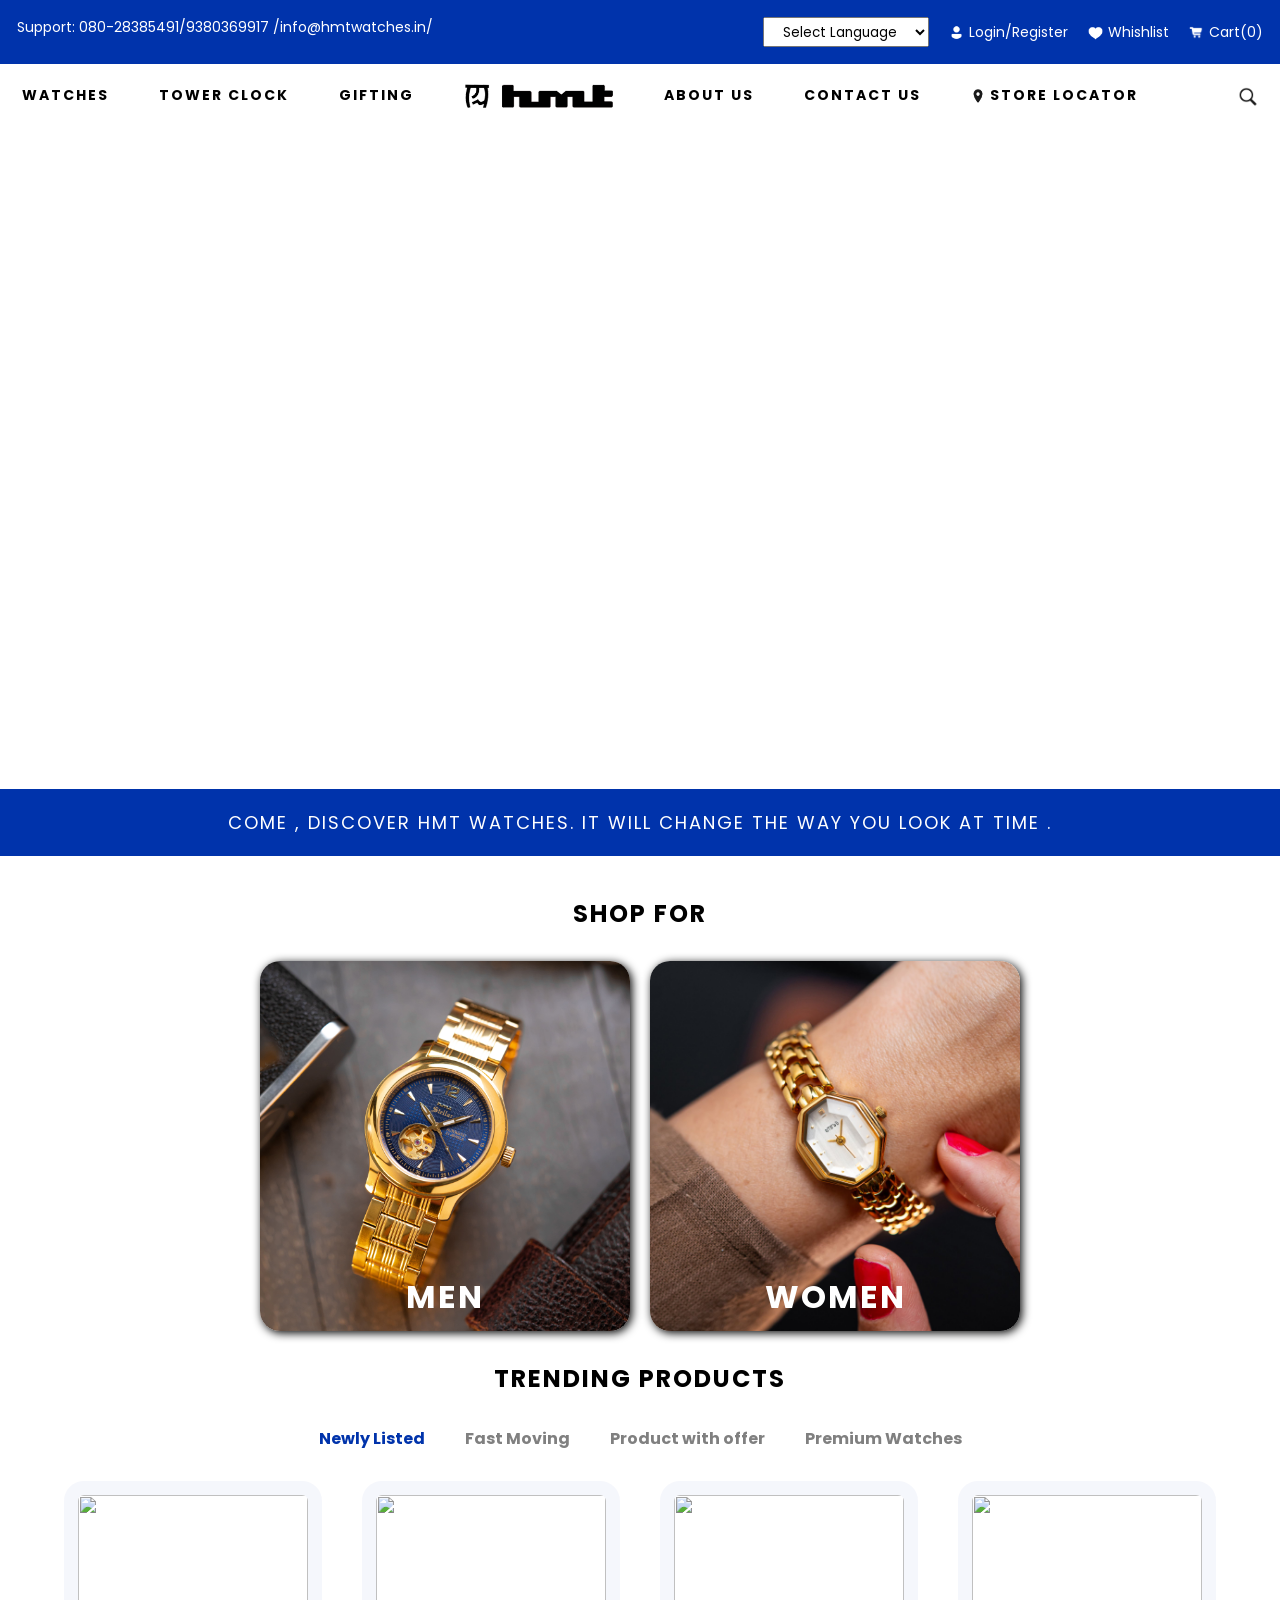
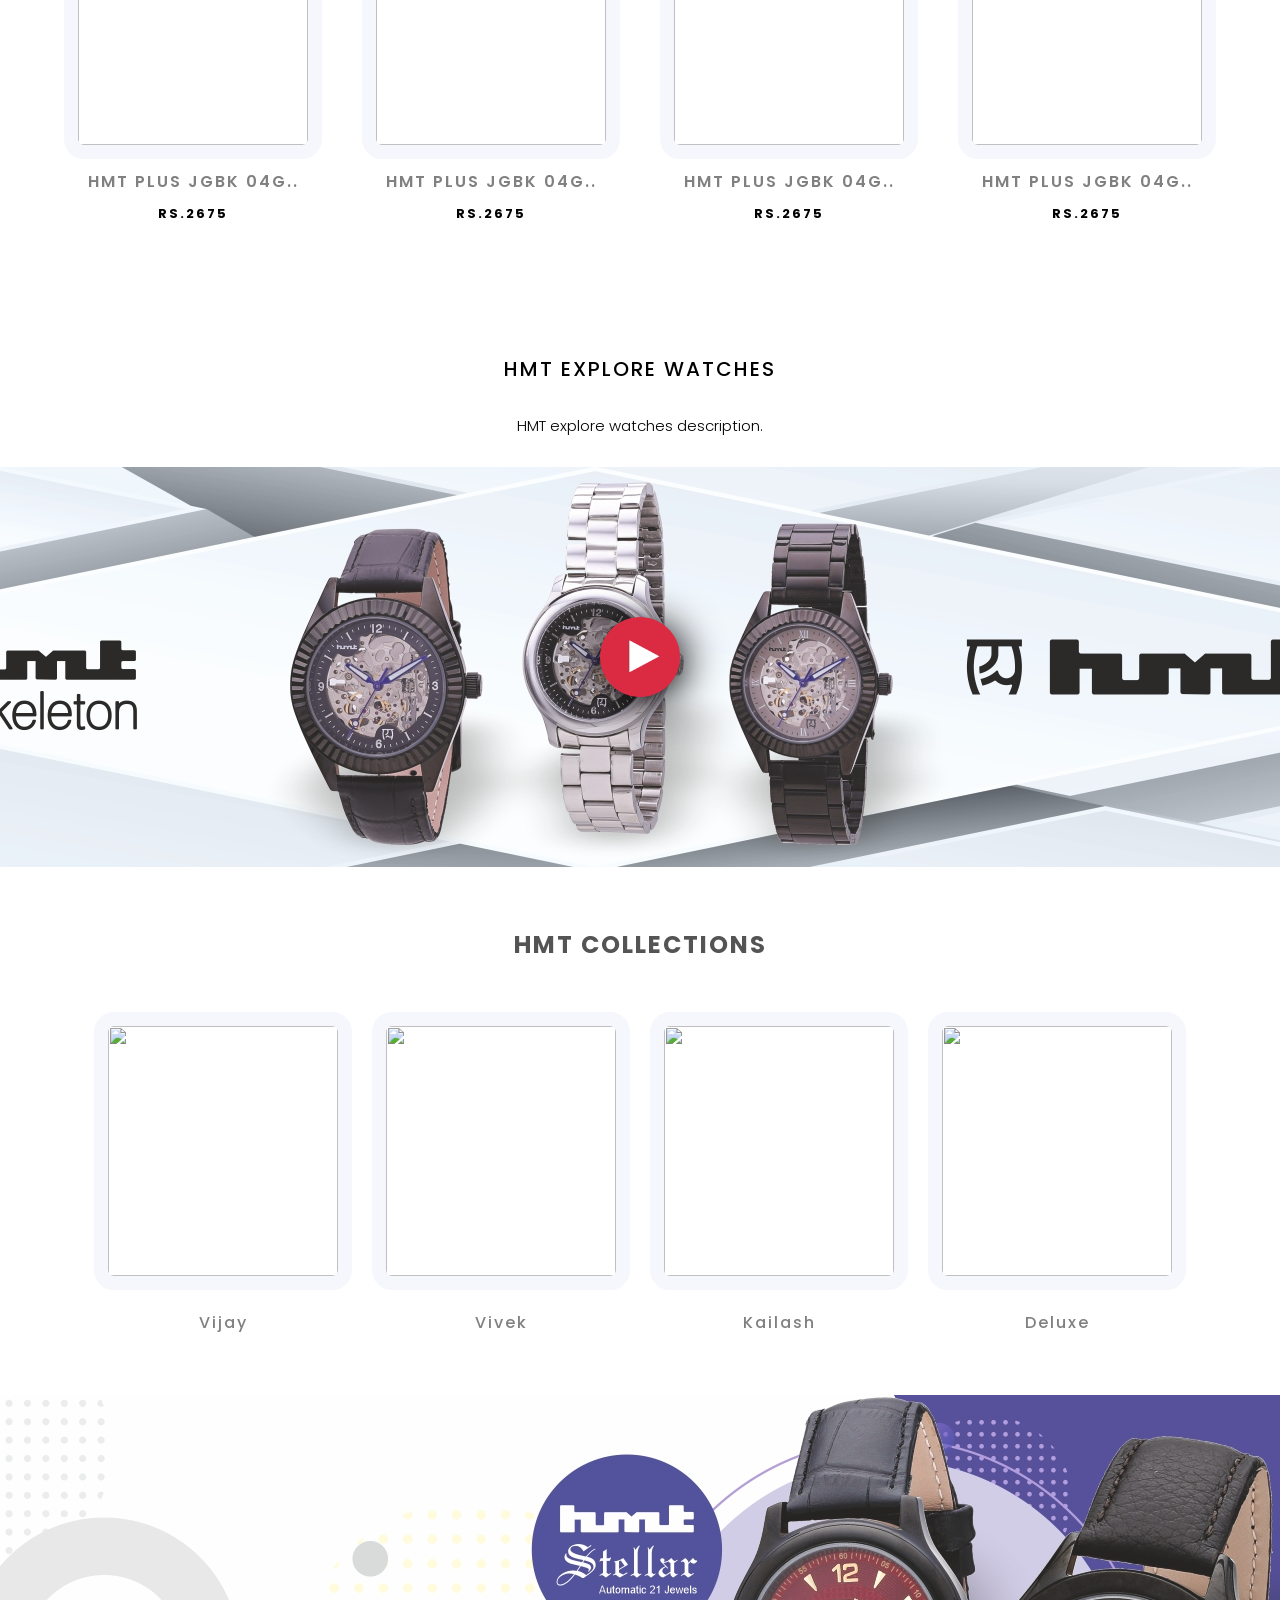
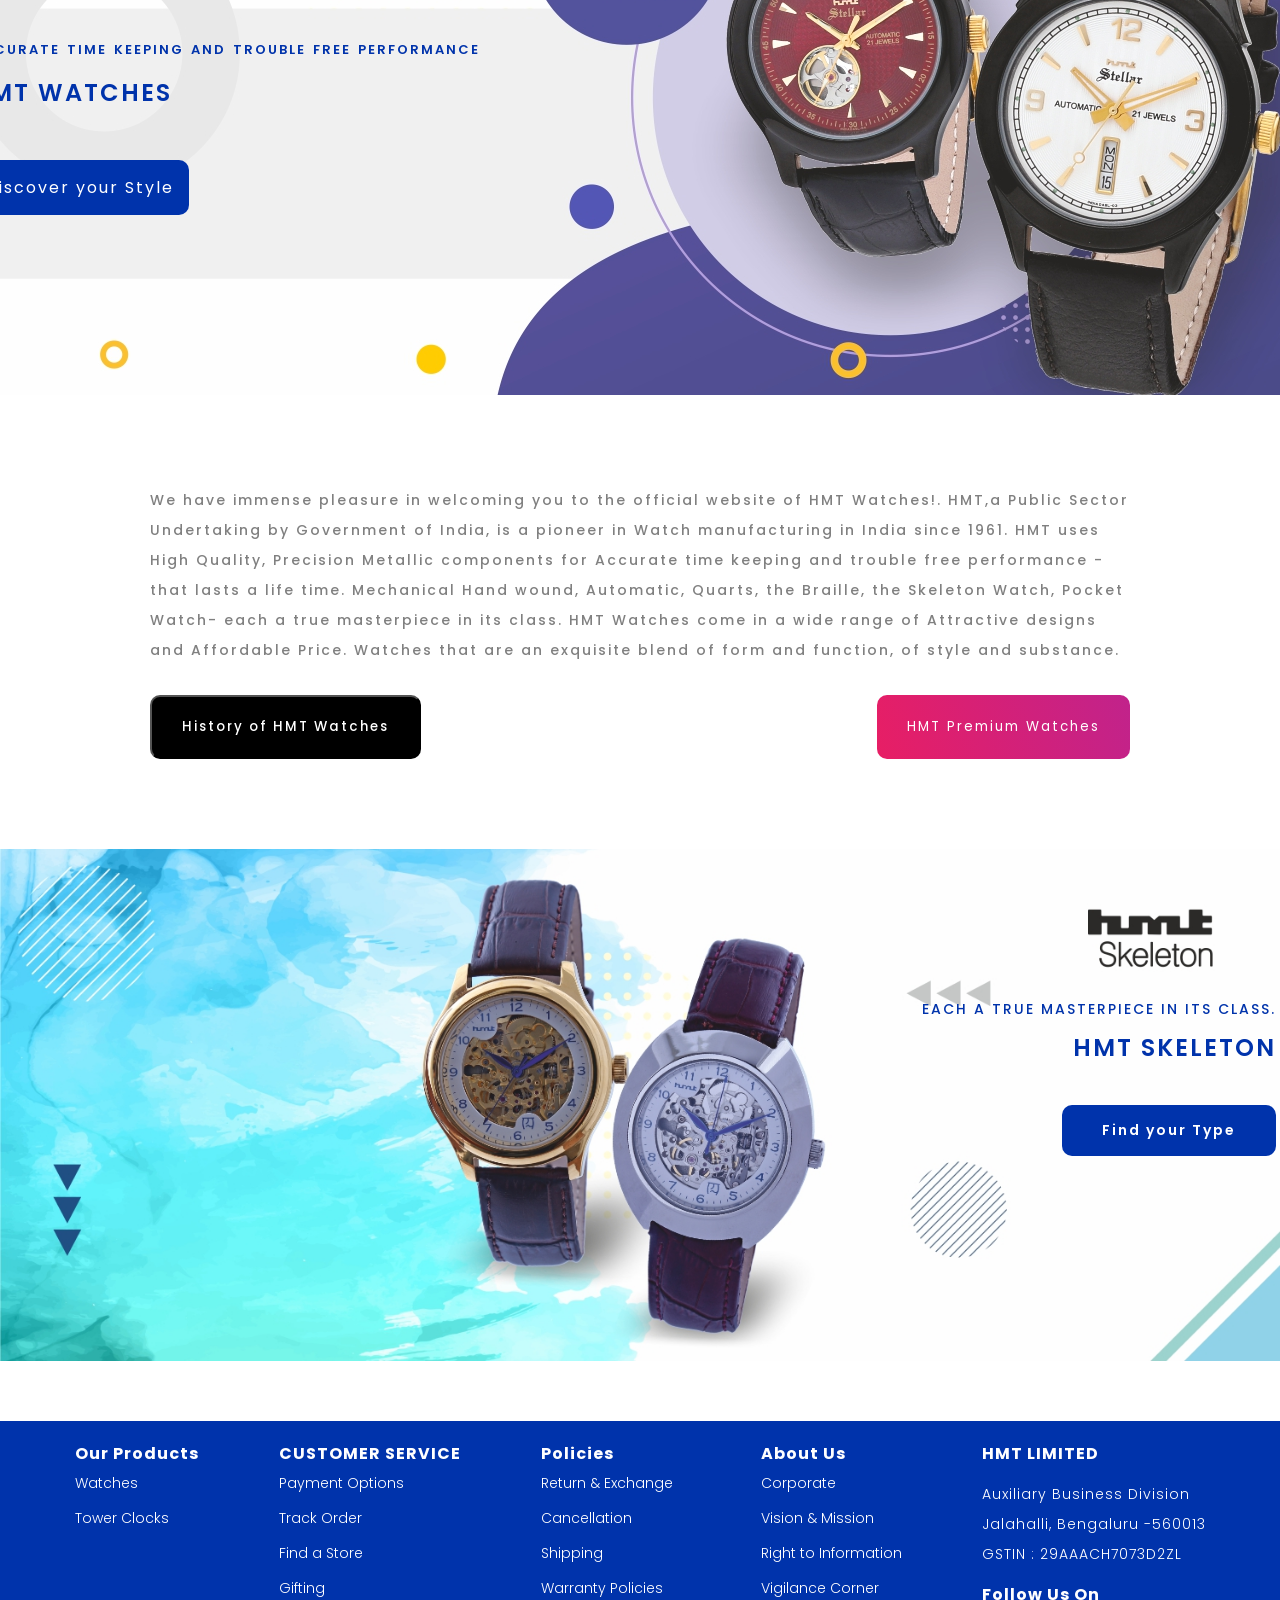
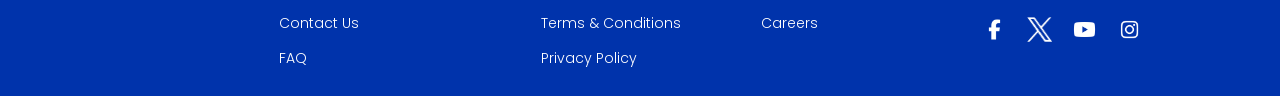
==== index.html @ 6ef637a3 "till footer completed" ====
<html lang="en">
<head>
    <meta charset="UTF-8">
    <meta name="viewport" content="width=device-width, initial-scale=1.0">
    <title>HMT Watch - Copy</title>
    <link rel="stylesheet" href="main.css">
</head>
<body>
    <!-- created the first navbar -->
    <div class="nav-1">
    <div id="r-nav">
      <p>
        Support: 080-28385491/9380369917 /info@hmtwatches.in/
      </p>
    </div>
    <div id="l-nav">
        <select name="lang" id="lang">
            <option value="">Select Language</option>
            <option value="">Hindi</option>
        </select>
        <p>
            <img src="./icons/user.png" alt="">
            Login/Register
        </p>
        <p>
            <img src="./icons/heart.png" alt="">
            Whishlist
        </p>
        <p>
            <img src="./icons/cart.png" alt="">
            Cart(0)
        </p>
    </div>
    </div>
    <!-- second nav bar -->
    <div class="nav-2">
      <p>WATCHES</p>
      <P>TOWER CLOCK</P>
      <p>GIFTING</p>
      <img src="./icons/logo.png" alt="" id="logo">
      <p>ABOUT US</p>
      <p>CONTACT US</p>
      <p id="locp"><img src="./icons/location.png" alt="" id="location">STORE LOCATOR</p>
      <img src="icons/search.png" alt="" id="search">
    </div>
    <!-- image slide show -->
    <div class="images">
    <img src="./images/image5.jpg" alt="">
    <img src="./images/image4.jpg" alt="">
    <img src="./images/image5.jpg" alt="">
    <img src="./images/image4.jpg" alt="">
    <img src="./images/image5.jpg" alt="">
    </div>
    <!-- text ribbon -->
     <div class="ribbon-1">
       Come , Discover HMT Watches. It will change the way you look at TIME .
     </div>
     <!-- shop for section -->
      <div class="shopFor">
        <p>SHOP FOR</p>
        <div class="shopFor-img">
            <div class="men-image">
                <img src="./images/men.jpg" alt="">
                <p>MEN </p>
            </div>
            <div class="women-image">
                <img src="./images/women.jpg" alt="">
                <p>WOMEN</p>
            </div>
        </div>
      </div>
      <!-- trending images -->
      <div class="trend-pro">
        <p>Trending Products</p>
        <div class="trend-list">
            <p>Newly Listed</p>
            <p>Fast Moving</p>
            <p>Product with offer</p>
            <p>Premium Watches</p>
        </div>
        <div class="trend-img">
            <div id="img">
                <div id="img-div">
<img src="https://www.hmtwatches.in/storage/app/public/image/all_images/0908251835473597.jpg" alt="">
                </div>
                
                <p id="pro-name">HMT Plus JGBK 04G..</p>
                    <p id="price">RS.2675</p>
                    <div id="opt1">
                        <img src="./icons/cart.png" alt="">
                        <img src="./icons/eye-solid.png" alt="" >
                        <img src="icons/repeat.png" alt="" >
                    </div>
            </div>
            <div id="img">
                <div id="img-div">
<img src="https://www.hmtwatches.in/storage/app/public/image/all_images/1302241967250819.jpg" alt="">
                </div>
                
                <p id="pro-name">HMT Plus JGBK 04G..</p>
                    <p id="price">RS.2675</p>
                    <div id="opt2">
                        <img src="./icons/cart.png" alt="">
                        <img src="./icons/eye-solid.png" alt="" >
                        <img src="icons/repeat.png" alt="" >
                    </div>
            </div>
            <div id="img">
                <div id="img-div">
<img src="https://www.hmtwatches.in/storage/app/public/image/all_images/1302241529732335.jpg" alt="">
                </div>
                
                <p id="pro-name">HMT Plus JGBK 04G..</p>
                    <p id="price">RS.2675</p>
                    <div id="opt3">
                        <img src="./icons/cart.png" alt="">
                        <img src="./icons/eye-solid.png" alt="" >
                        <img src="icons/repeat.png" alt="" >
                    </div>
            </div>
            <div id="img">
                <div id="img-div">
<img src="https://www.hmtwatches.in/storage/app/public/image/all_images/071124254880339.jpg" alt="">
                </div>
                
                <p id="pro-name">HMT Plus JGBK 04G..</p>
                    <p id="price">RS.2675</p>
                    <div id="opt4">
                        <img src="./icons/cart.png" alt="">
                        <img src="./icons/eye-solid.png" alt="" >
                        <img src="icons/repeat.png" alt="" >
                    </div>
            </div>
            
        </div>
      </div>
      <!-- explore watch -->
      <div class="explore-watch">
        <p id="title">HMT EXPLORE Watches</p>
        <p id="desc">HMT explore watches description.</p>
        <img src="./images/image4.jpg" alt="">
        <img src="./icons/play-button.png" id="play-button" alt="">
      </div>
  
      <div class="hmt-coll">
         <h1>HMT Collections</h1>
         <div class="coll-img">
            <div class="coll-div">
            <div id="coll-img-div">
           <img src="https://www.hmtwatches.in/storage/app/public/image/all_images/071124254880339.jpg" alt="">
            </div>
            <p>Vijay</p>
            </div>
            <div class="coll-div">
            <div id="coll-img-div">
           <img src="https://www.hmtwatches.in/storage/app/public/image/all_images/1302241967250819.jpg" alt="">
            </div>
            <p>Vivek</p>
            </div>
            <div class="coll-div">
            <div id="coll-img-div">
           <img src="https://www.hmtwatches.in/storage/app/public/image/all_images/0908251835473597.jpg" alt="">
            </div>
            <p>Kailash</p>
            </div>
            <div class="coll-div">
            <div id="coll-img-div">
           <img src="https://www.hmtwatches.in/storage/app/public/image/all_images/1302241529732335.jpg" alt="">
            </div>
            <p>Deluxe</p>
            </div>
            
           
         </div>
         <div class="coll-ban">
       <img src="./images/htmlcollectionbanner.jpg" alt="">
       <div id="coll-ban-text">
         <p>ACCURATE TIME KEEPING AND TROUBLE FREE PERFORMANCE</p>
         <h2>HMT WATCHES</h2>
         <button>Discover your Style</button>
       </div>
         </div>
      </div>
      <div class="hmt-desc">
       <p>We have immense pleasure in welcoming you to the official website of HMT Watches!. HMT,a Public Sector Undertaking by Government of India, is a pioneer in Watch manufacturing in India since 1961. HMT uses High Quality, Precision Metallic components for Accurate time keeping and trouble free performance - that lasts a life time. Mechanical Hand wound, Automatic, Quarts, the Braille, the Skeleton Watch, Pocket Watch- each a true masterpiece in its class. HMT Watches come in a wide range of Attractive designs and Affordable Price. Watches that are an exquisite blend of form and function, of style and substance.</p>
       <div class="desc-but">
       <button id="b-1">History of HMT  Watches</button>
       <button id="b-2">HMT Premium Watches</button>
       </div>
      </div>
     <div class="end-ban">
        <img src="./images/endbanner.jpg" alt="">
        <div class="end-ban-text">
            <p>EACH A TRUE MASTERPIECE IN ITS CLASS.</p>
            <h2>HMT SKELETON</h2>
            <button>Find your Type</button>
        </div>
     </div>
     <div class="footer">
        <div class="our-pro">
          <h4>Our Products</h4>
          
            <li>Watches</li>
            <li>Tower Clocks</li>
        
        </div>
        <div class="cus-ser">
            <h4>CUSTOMER SERVICE</h4>
     
        <li>Payment Options</li>
        <li>Track Order</li>
        <li>Find a Store</li>
        <li>Gifting</li>
        <li>Contact Us</li>
        <li>FAQ</li>
    
        </div>
        <div class="policy">
            <h4>Policies</h4>

            <li>Return & Exchange</li>
            <li>Cancellation</li>
            <li>Shipping</li>
            <li>Warranty Policies</li>
            <li>Terms & Conditions</li>
            <li>Privacy Policy</li>

        </div>
        <div class="abt-us">
            <h4>About Us</h4>
        <li>Corporate</li>
        <li>Vision & Mission</li>
        <li>Right to Information</li>
        <li>Vigilance Corner</li>
        <li>Careers</li>
        </div>
        <div class="hmt-ltd">
            <h4>HMT LIMITED</h4>
            <p>Auxiliary Business Division <br>
Jalahalli, Bengaluru -560013 <br>
GSTIN : 29AAACH7073D2ZL</p>
<h4>Follow Us On</h4>
            <div class="social">
               <img src="./icons/facebook-f-brands-solid.png" alt="">
               <img src="./icons/Twitter-X.png" alt="">
               <img src="./icons/youtube-brands-solid.png" alt="">
               <img src="./icons/instagram-brands-solid.png" alt="">
            </div>
        </div>
     </div>
</body>
</html>
---- main.css ----
@import url('https://fonts.googleapis.com/css2?family=Poppins:ital,wght@0,100;0,200;0,300;0,400;0,500;0,600;0,700;0,800;0,900;1,100;1,200;1,300;1,400;1,500;1,600;1,700;1,800;1,900&display=swap');

*{
    font-family: "Poppins";
    margin:0;
    box-sizing: border-box;
}
/* first navbar css */
.nav-1{
    display: flex;
    padding: 17px;
    background-color: #0033AB;
    color: white;
    justify-content: space-between;
    font-size: 14px;
}
#l-nav{
    display: flex;
    gap: 20px;
}
#l-nav img{
   height: 15px;
   width: 15px;
}
#l-nav p{
  display: flex;
  align-items: center;
  gap: 5px;
}
#lang {
    height: 30px;
  width: 166px;
  text-align: center;
}
/* second nav bar */
.nav-2{
    display: flex;
    justify-content: center;
    gap: 50px;
    height: 65px;
    align-items: center;
    position: sticky;
    top: 0;
    width: 100%;
    font-size: 14px;
    font-weight: bold;
    letter-spacing: 2px;
    background-color: white;
    z-index: 999;
}
.nav-2 p{
  padding-top: 15px;
 padding-bottom: 10px;
 margin-bottom: 5px;
 transition: border-bottom 0.6s;
 cursor: pointer;
 border-bottom: #0033ab00 2px solid;
}
.nav-2 p:hover{
 border-bottom: #0033ab 2px solid;
}
#logo{
   width: 150px;
   height: 31px;
}
#locp{
    display: flex;
    align-items: center;
    gap: 5px;
}
#location{
    width: 14;
    height: 14px;
}
#search{
    width: 20px;
    height: 20px;
    margin-left: 50px;
}
.images{
    position: relative;
   height: 600px;
   width: 100%;
}
.images img{
    position: absolute;
     opacity: 0;
    animation: fade 15s infinite;
    width: 100%;
   height: 100%;
}
.images img:nth-child(1){
    animation-delay: 0s;
}
.images img:nth-child(2){
    animation-delay: 3s;
}
.images img:nth-child(3){
    animation-delay: 6s;
}
.images img:nth-child(4){
    animation-delay: 9s;
}
.images img:nth-child(5){
    animation-delay: 12s;
}
@keyframes fade{
  0% { opacity: 0; }
  10% { opacity: 1; }
  30% { opacity: 1; }
  40% { opacity: 0; }
  100% { opacity: 0; }
}
.ribbon-1{
    color: white;
    font-size: large;
    background-color: #0033AB;
    text-align: center;
    padding: 20px;
    text-transform: uppercase;
  letter-spacing: 2px;
  margin-top: 60px;
  margin-bottom: 40px;
}

.shopFor{
    display: flex;
    flex-direction: column;
    justify-content: center;
    align-items: center;
}
.shopFor p{
    font-size: x-large;
    font-weight: bold;
    letter-spacing: 2px;
}
.shopFor-img{
    display: flex;
    gap: 20px;
    margin-top: 30px;
}
.men-image{
    position: relative;
}
.men-image img{
  height: 370px;
  width: 370px;
  border-radius: 20px;
  box-shadow: 2px 2px 10px black;
}
.men-image p{
    position: absolute;
    color: black;
    transform: translatex(-50%);
    left: 50%;
    bottom: 10px;
    color: white;
    font-size: xx-large;
    font-weight: bold;
    letter-spacing: 2px;
}
.women-image{
    position: relative;
   
}
.women-image img{
  height: 370px;
  width: 370px;
  border-radius: 20px;
   box-shadow: 2px 2px 10px black;
}
.women-image p{
    position: absolute;
    color: black;
    transform: translatex(-50%);
    left: 50%;
    bottom: 10px;
    color: white;
    font-size: xx-large;
    font-weight: bold;
    letter-spacing: 2px;
}
/* trending products */
.trend-pro{
    margin-top: 30px;
    display: flex;
    flex-direction: column;
    align-items: center;
    justify-content: center;
}
.trend-pro p{
    font-size: x-large;
    font-weight: bold;
    letter-spacing: 2px;
    text-transform: uppercase;
}
.trend-list{
    display: flex;
    gap: 40px;
    margin-top: 30px;
    margin-bottom: 30px;
}
.trend-list p{
    font-size: medium;
    letter-spacing: 0px;
    text-transform: none;
    color: grey;
    transition: color 1s;
    cursor: pointer;
}
.trend-list p:nth-child(1){
    color: #0033AB;
}
.trend-list p:hover{
    color:#0033AB
}
.trend-img{
    display: flex;
    gap: 40px;
}
.trend-img #img {
  display: flex;
  flex-direction: column;
  justify-content: center;
  align-items: center;
  gap: 10px;
}
#img img{
    width: 230px;
    height: 250px;
    transition: transform 0.5s;
}
#pro-name{
    font-size: medium;
    color: grey;
    font-weight: 600;
}
#price{
    font-size: small;
}
#img-div{
    border: solid 14px #0033AB0A;
    border-radius: 20px;
    overflow: hidden;
}
#img img:hover{
    transform: scale(1.5);
}
#opt1{
    display: flex;
    gap: 40px;
   margin-bottom: 30px;
   margin-top: 20px;
}
#opt2{
    display: flex;
    gap: 40px;
   margin-bottom: 30px;
   margin-top: 20px;
}
#opt3{
    display: flex;
    gap: 40px;
   margin-bottom: 30px;
   margin-top: 20px;
}
#opt4{
    display: flex;
    gap: 40px;
   margin-bottom: 30px;
   margin-top: 20px;
}
#opt1 img{
    width: 20px;
    height: 20px;
    padding: 10px 15px 10px 15px;
    background-color: #0033AB;
    box-sizing: content-box;
    border-radius: 10px;
    opacity: 0;
    transition: 1s;
}
#opt2 img{
    width: 20px;
    height: 20px;
    padding: 10px 15px 10px 15px;
    background-color: #0033AB;
    box-sizing: content-box;
    border-radius: 10px;
     opacity: 0;
      transition: 1s;
}
#opt3 img{
    width: 20px;
    height: 20px;
    padding: 10px 15px 10px 15px;
    background-color: #0033AB;
    box-sizing: content-box;
    border-radius: 10px;
     opacity: 0;
      transition: 1s;
}
#opt4 img{
    width: 20px;
    height: 20px;
    padding: 10px 15px 10px 15px;
    background-color: #0033AB;
    box-sizing: content-box;
    border-radius: 10px;
     opacity: 0;
     transition: 1s;
}
#img:hover #opt1 img{
    transform: none;
    opacity: 1;
}
#img:hover #opt2 img{
    transform: none;
    opacity: 1;
}
#img:hover #opt3 img{
    transform: none;
    opacity: 1;
}
#img:hover #opt4 img{
    transform: none;
    opacity: 1;
}
.explore-watch{
    display: flex;
    flex-direction: column;
    padding-top: 30px;
    justify-content: center;
    align-items: center;
    position: relative;
}
.explore-watch #title{
  font-size: 20px;
  text-transform: uppercase;
  letter-spacing: 2px;
  font-weight: 500;
   margin-bottom: 30px;
}
.explore-watch #desc{
      font-size: 15px;
      font-weight: 300;
      margin-bottom: 30px;
}

.explore-watch #play-button{
    position: absolute;
    width: 80px;
    height: 80px;
    bottom: 170px;
    filter: drop-shadow(5px 5px 20px black);
}

.hmt-coll{
    display: flex;
    flex-direction: column;
    gap: 20px;
    justify-content: center;
    align-items: center;
    margin-top: 60px;
}
.hmt-coll h1{
    font-size: x-large;
    text-transform: uppercase;
    letter-spacing: 2px;
    margin-bottom: 30px;
    color: rgb(84, 84, 84);
}
.coll-img{
    display: flex;
    gap: 20px;
}
#coll-img-div{
      border: solid 14px #0033AB0A;
    border-radius: 20px;
    overflow: hidden;
}
#coll-img-div img{
    width: 230px;
    height: 250px;
    transition: transform 0.5s;
}
#coll-img-div img:hover{
    transform: scale(1.5);
}
.coll-div{
    display: flex;
    flex-direction: column;
    align-items: center;
    justify-content: center;
    gap: 20px;
    letter-spacing: 2px;
    color: grey;
    font-weight: 500;
}

.coll-ban{
    margin-top: 40px;
    position: relative;
}
#coll-ban-text{
    position: absolute;
    bottom: 30%;
    margin-left: 80px;
}
#coll-ban-text p{
    color: #0033AB;
    margin-bottom: 15px;
    font-size: small;
    letter-spacing: 2px;
    font-weight: 600;
    word-spacing: 2px;
}
#coll-ban-text h2{
    color: #0033AB;
    letter-spacing: 2px;
    font-weight: 600;
    margin-bottom: 50px;
}
#coll-ban-text button{
    background-color: #0033AB;
    color: white;
    padding: 15px;
    font-size: medium;
    letter-spacing: 2px;
    border: none;
    border-radius: 10px;
}
.hmt-desc{
    padding: 90px 150px 90px 150px;
    color:grey;
    letter-spacing: 2px;
    line-height: 30px;
    font-size: 14px;
    text-align: left;
    font-weight:500;
}
.desc-but{
    display: flex;
    justify-content: space-between;
    margin-top: 30px;
}
#b-1{
    color: white;
    background-color: black;
    border-radius: 10px;
    padding: 20px 30px 20px 30px;
    font-weight: 500;
    letter-spacing: 2px;
    transition: 1s;
}
#b-1:hover{
    background-color: white;
    color: black;
}
#b-2{
    color: white;
    background: linear-gradient(70deg, rgb(233, 30, 99), rgb(156, 39, 176));
    background-size: 200% 200%;
    background-position: left;
    border-radius: 10px;
    padding: 20px 30px;
    letter-spacing: 2px;
    transition: background-position 0.8s;
    border: none;
}

#b-2:hover{
    background-position: right;
}
.end-ban
{
    position: relative;
    width: 100%;
    margin-bottom: 60px;
}
.end-ban img{
    width: 100%;
}
.end-ban-text{
    position:absolute;
    left: 72%;
    bottom: 40%;
    color: #0033AB;
    letter-spacing: 2px;
    text-align: end ;
}
.end-ban-text p{
    margin-bottom: 10px;
    font-weight: 500;
    font-size: 14px;
}
.end-ban-text h2{
     font-weight: 600;
}
.end-ban-text button{
     background-color: #0033AB;
    color: white;
    padding: 15px 40px 15px 40px;
    margin-top: 40px;
    font-size: 14px;
    letter-spacing: 2px;
    border: none;
    border-radius: 10px;
    font-weight: 600;
}
.footer{
    display: flex;
    padding: 20px;
    justify-content: center;
    align-items: start;
    gap: 80px;
    color: white;
    background-color: #0033AB;
}
.footer li{
    list-style: none;
    font-size: 14px;
    font-weight: 300;
    padding-top: 7px;
    padding-bottom: 7px;
}
.footer h4{
    letter-spacing: 1px;
}
.footer p{
    line-height: 30px;
    padding-top: 13px;
    padding-bottom: 13px;
     font-size: 14px;
    font-weight: 300;
    letter-spacing: 1px;
}
.social{
    display: flex;
    gap: 20px;
    justify-content: start;
    align-items: center;
    margin-top: 10px;
}
.social img{
    width: 25px;
    height: 25px;
    cursor: pointer;
}
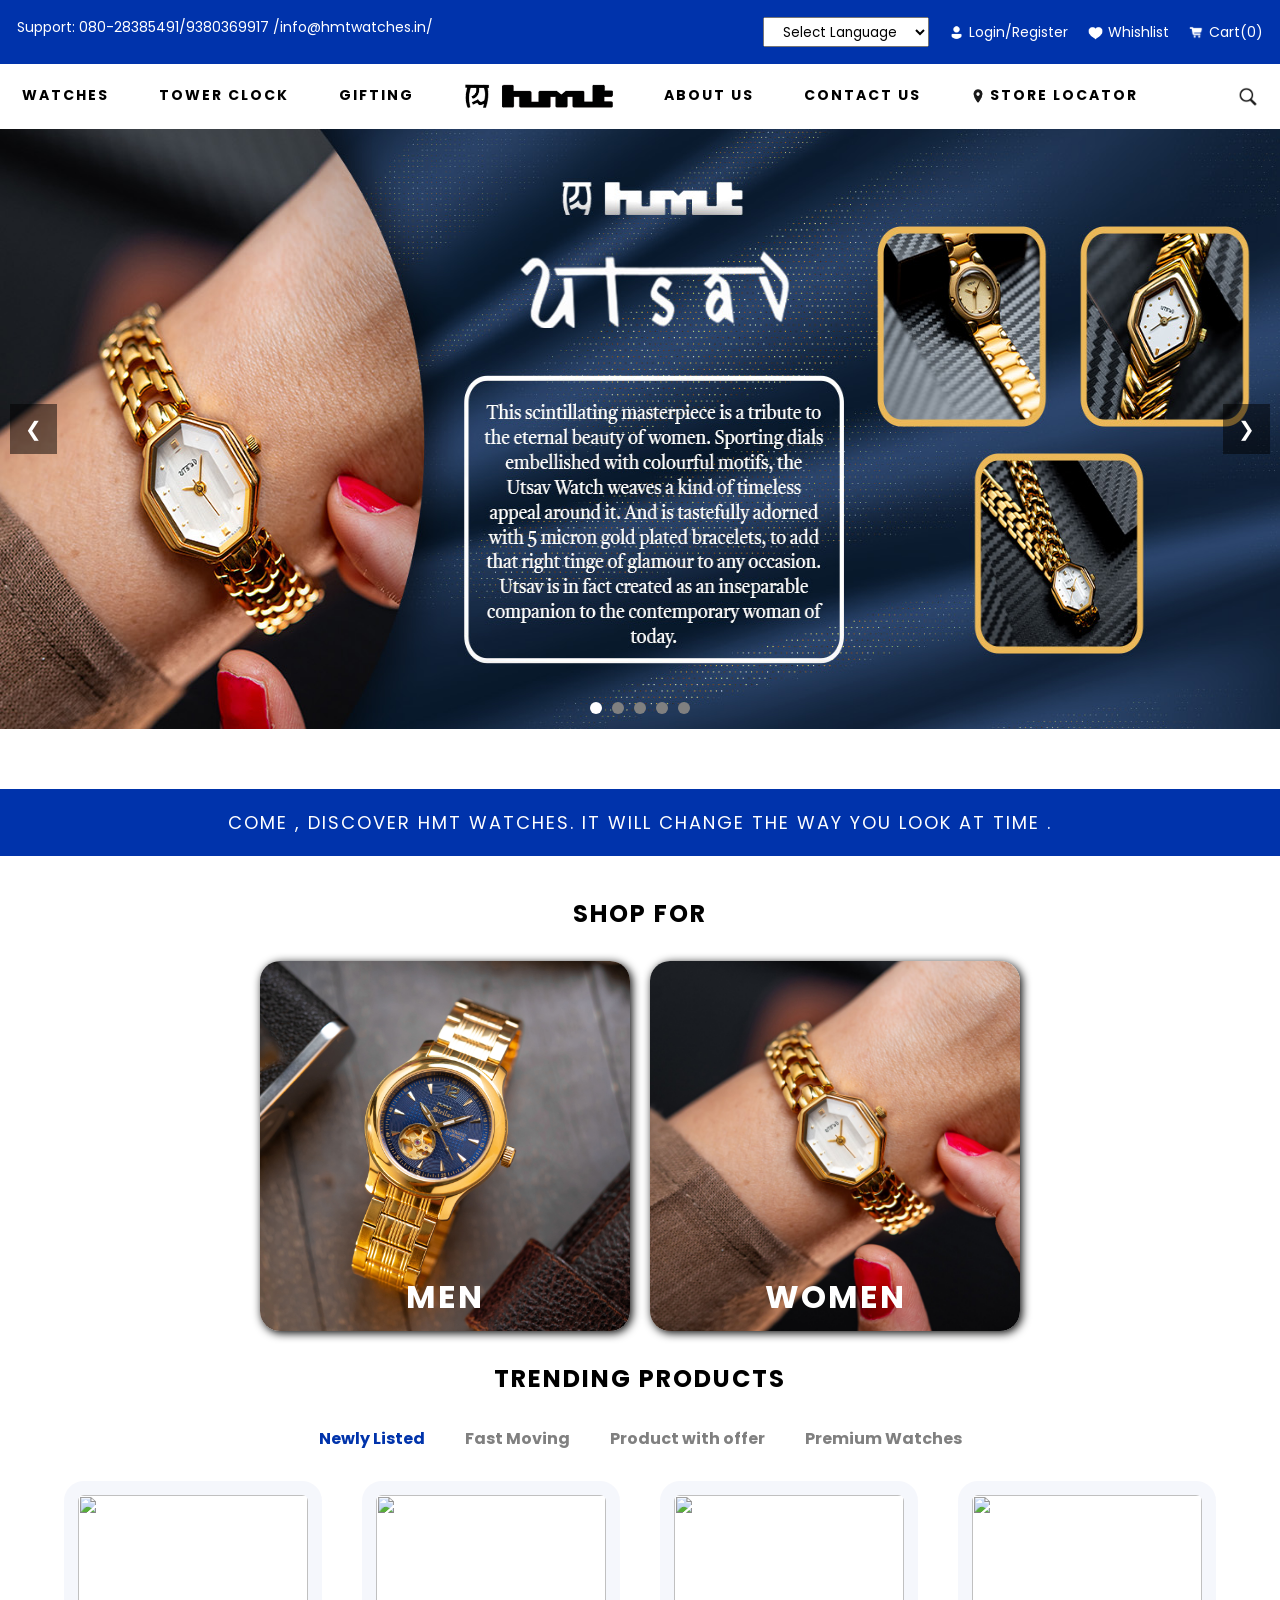
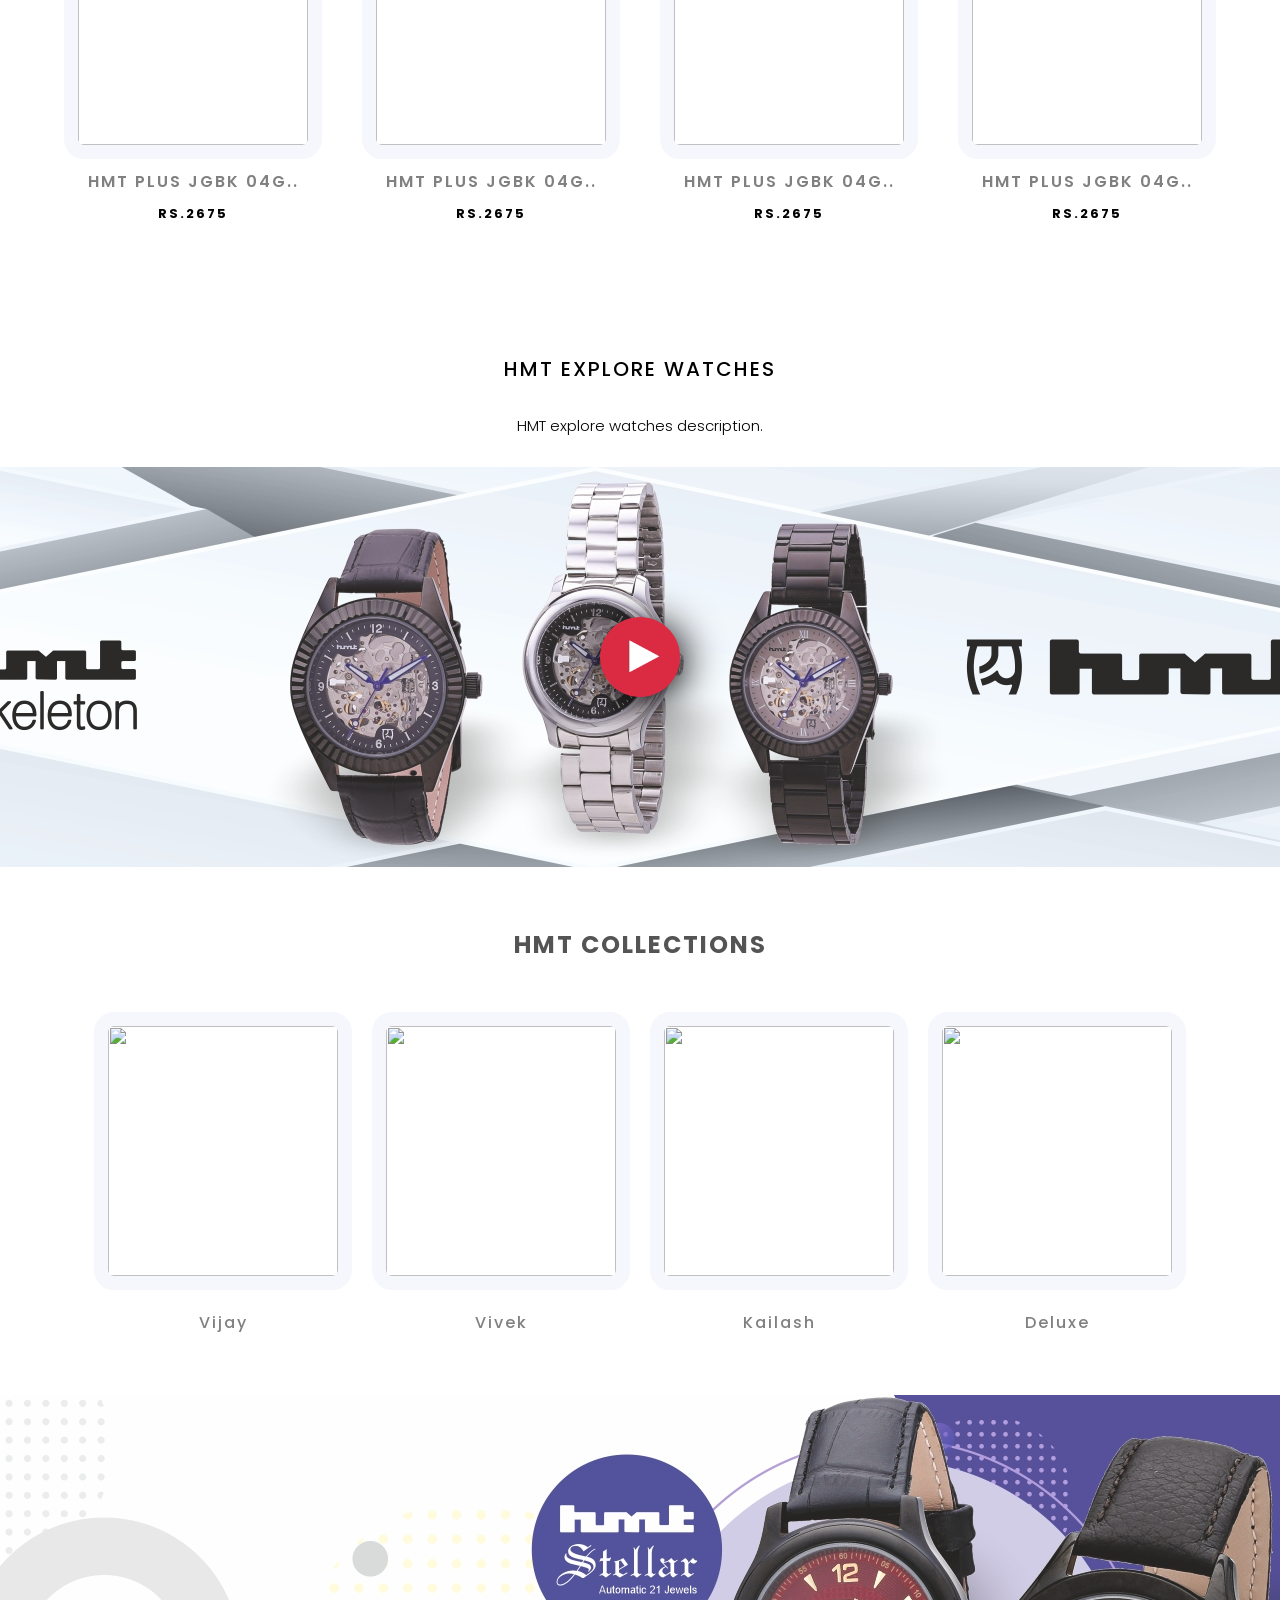
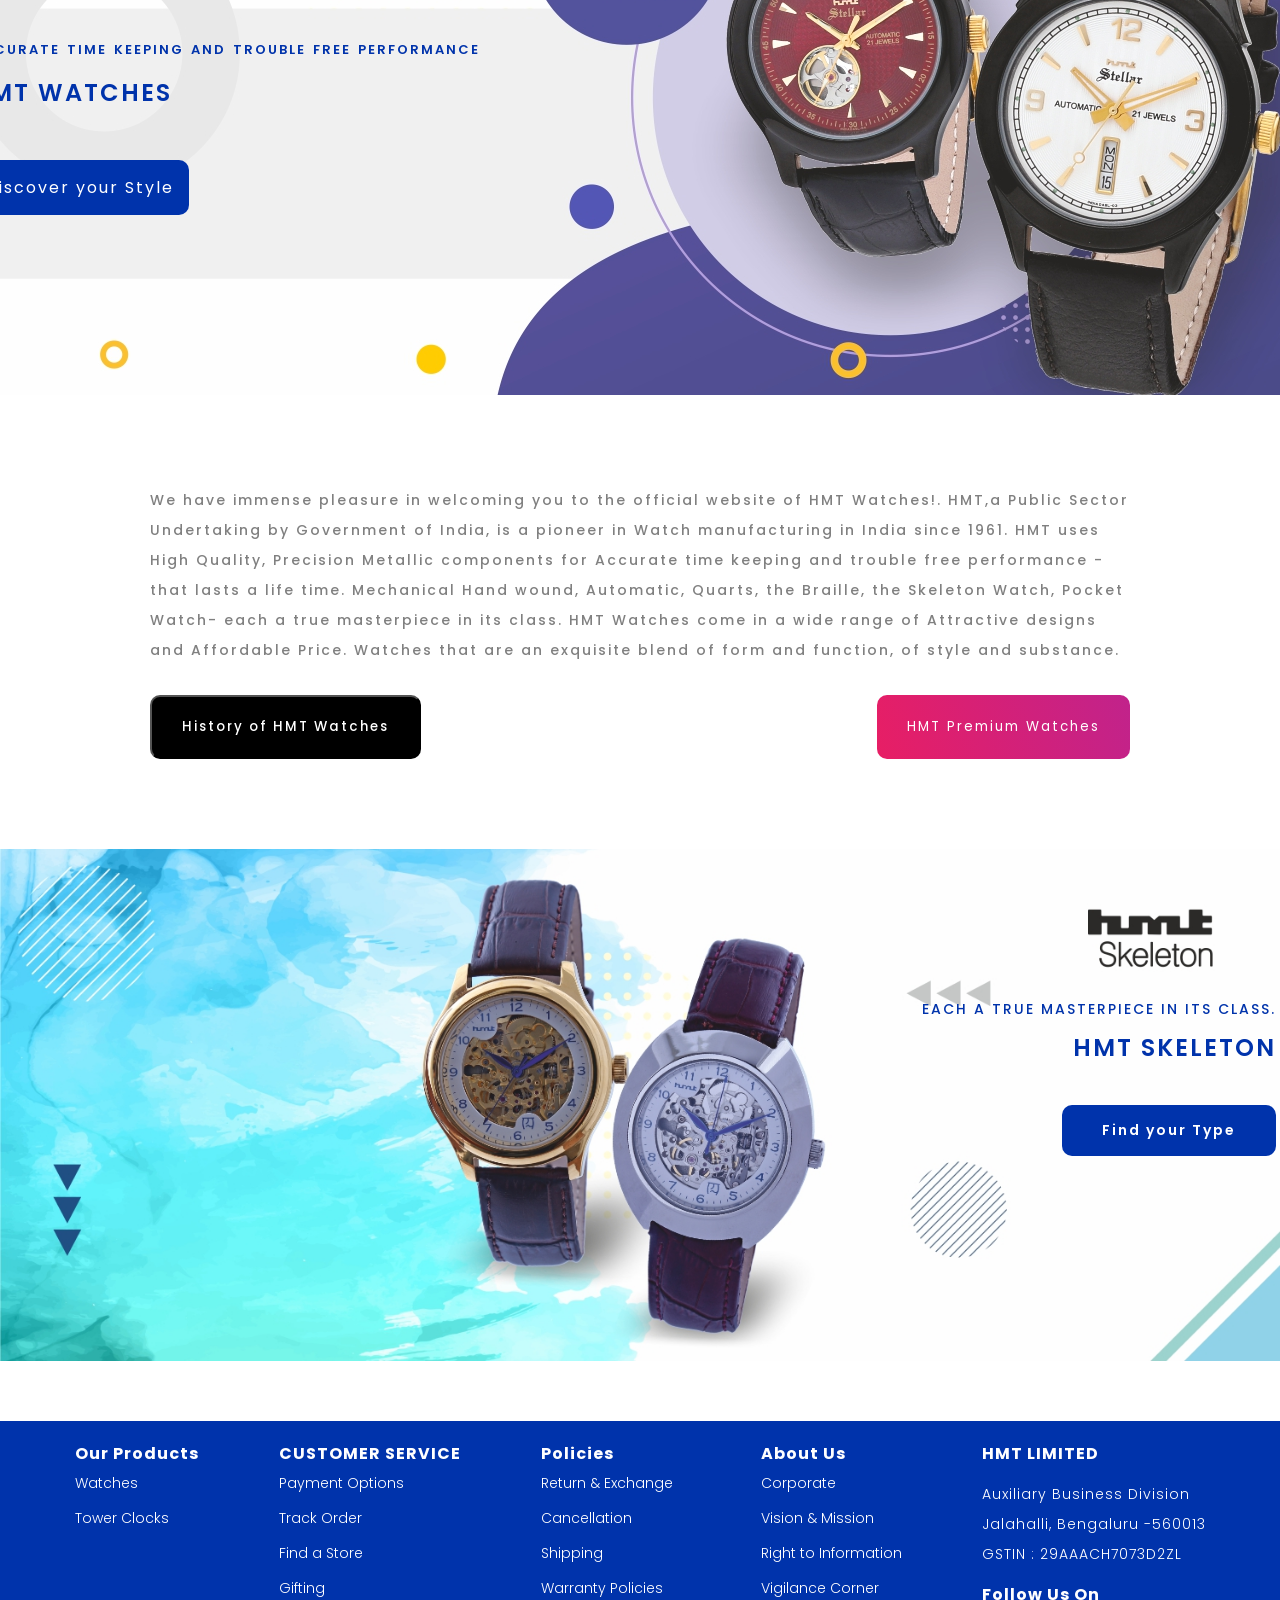
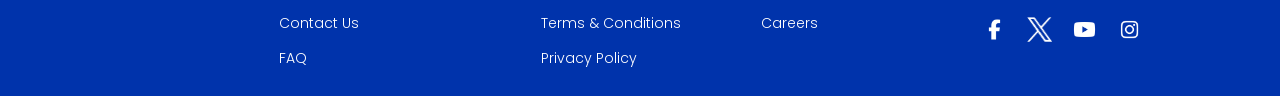
==== commit 40831191: "Added image slider" ====
--- a/index.html
+++ b/index.html
@@ -6,7 +6,7 @@
     <link rel="stylesheet" href="main.css">
 </head>
 <body>
-    <!-- created the first navbar -->
+    
     <div class="nav-1">
     <div id="r-nav">
       <p>
@@ -44,13 +44,24 @@
       <img src="icons/search.png" alt="" id="search">
     </div>
     <!-- image slide show -->
-    <div class="images">
-    <img src="./images/image5.jpg" alt="">
-    <img src="./images/image4.jpg" alt="">
-    <img src="./images/image5.jpg" alt="">
-    <img src="./images/image4.jpg" alt="">
-    <img src="./images/image5.jpg" alt="">
-    </div>
+  <div class="slider">
+
+  <div class="images">
+    <img src="./images/image5.jpg" class="active">
+    <img src="./images/image4.jpg">
+    <img src="./images/image5.jpg">
+    <img src="./images/image4.jpg">
+    <img src="./images/image5.jpg">
+  </div>
+
+  <!-- Buttons -->
+  <button class="prev">&#10094;</button>
+  <button class="next">&#10095;</button>
+
+  <!-- Dots -->
+  <div class="dots"></div>
+
+</div>
     <!-- text ribbon -->
      <div class="ribbon-1">
        Come , Discover HMT Watches. It will change the way you look at TIME .
@@ -248,5 +259,6 @@
             </div>
         </div>
      </div>
+     <script src="script.js"></script>
 </body>
 </html>
--- a/main.css
+++ b/main.css
@@ -78,39 +78,61 @@
     height: 20px;
     margin-left: 50px;
 }
-.images{
-    position: relative;
-   height: 600px;
-   width: 100%;
-}
-.images img{
-    position: absolute;
-     opacity: 0;
-    animation: fade 15s infinite;
-    width: 100%;
-   height: 100%;
-}
-.images img:nth-child(1){
-    animation-delay: 0s;
-}
-.images img:nth-child(2){
-    animation-delay: 3s;
-}
-.images img:nth-child(3){
-    animation-delay: 6s;
-}
-.images img:nth-child(4){
-    animation-delay: 9s;
-}
-.images img:nth-child(5){
-    animation-delay: 12s;
-}
-@keyframes fade{
-  0% { opacity: 0; }
-  10% { opacity: 1; }
-  30% { opacity: 1; }
-  40% { opacity: 0; }
-  100% { opacity: 0; }
+.slider {
+  position: relative;
+  width: 100%;
+  height: 600px;
+  overflow: hidden;
+}
+
+.images img {
+  position: absolute;
+  width: 100%;
+  height: 100%;
+  opacity: 0;
+  transition: opacity 0.8s ease;
+}
+
+.images img.active {
+  opacity: 1;
+}
+
+/* Buttons */
+.prev, .next {
+  position: absolute;
+  top: 50%;
+  transform: translateY(-50%);
+  background: rgba(0,0,0,0.5);
+  color: white;
+  border: none;
+  padding: 10px 15px;
+  cursor: pointer;
+  font-size: 20px;
+}
+
+.prev { left: 10px; }
+.next { right: 10px; }
+
+/* Dots */
+.dots {
+  position: absolute;
+  bottom: 15px;
+  width: 100%;
+  text-align: center;
+}
+
+.dots span {
+  height: 12px;
+  width: 12px;
+  margin: 0 5px;
+  display: inline-block;
+  background: gray;
+  border-radius: 50%;
+  cursor: pointer;
+}
+
+.dots .active {
+  background: white;
 }
 .ribbon-1{
     color: white;
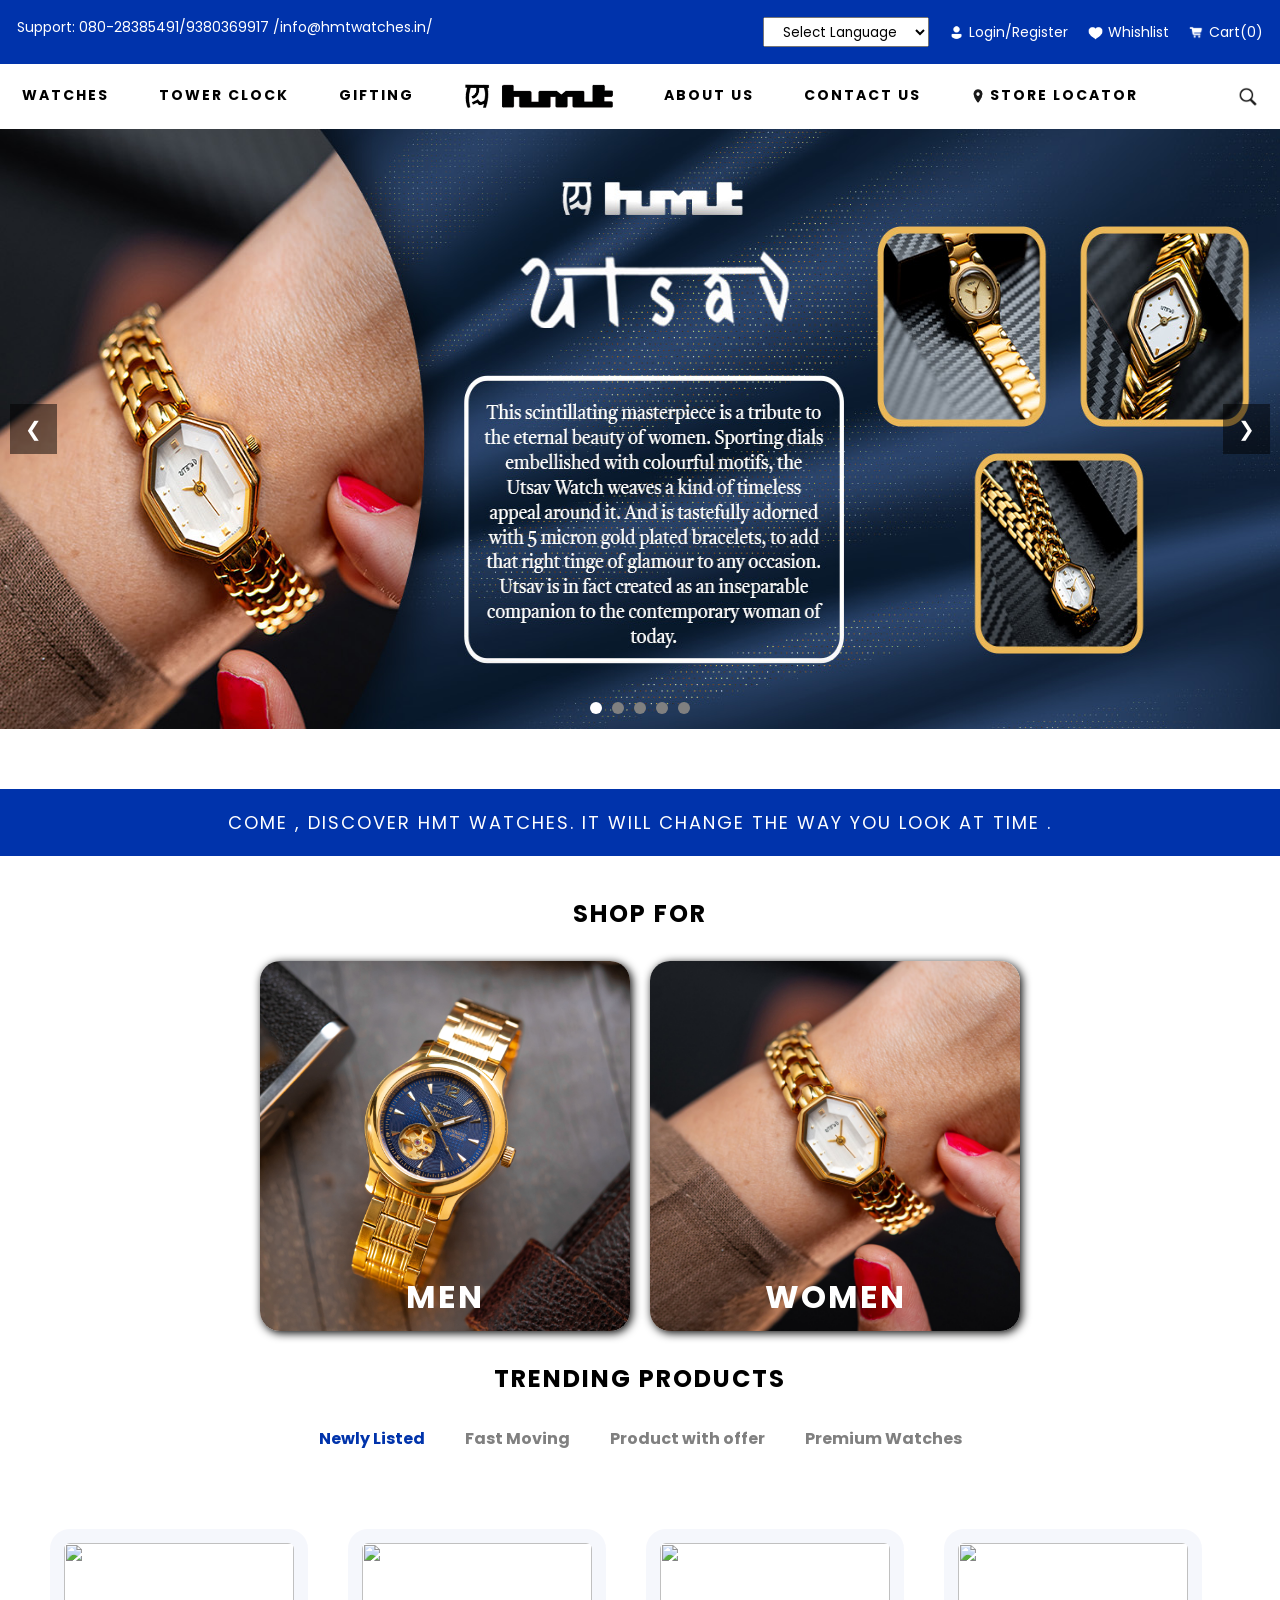
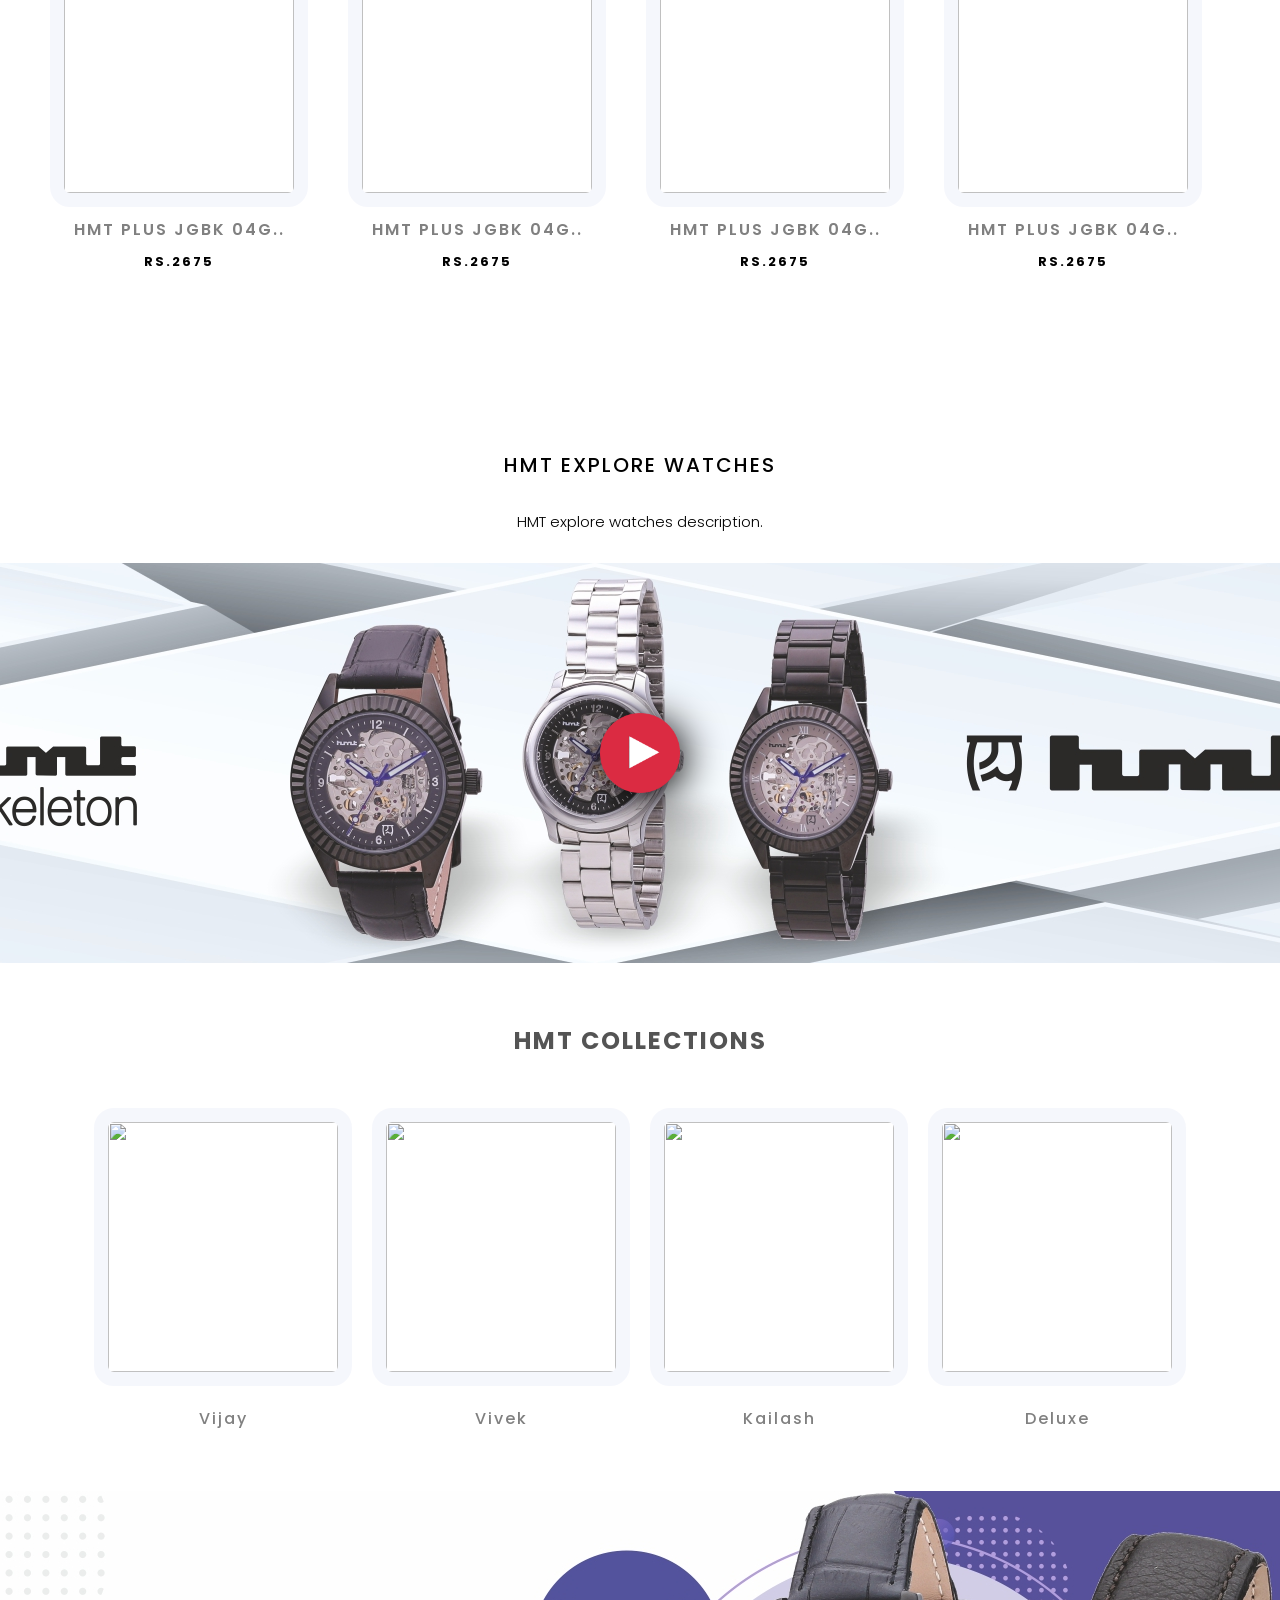
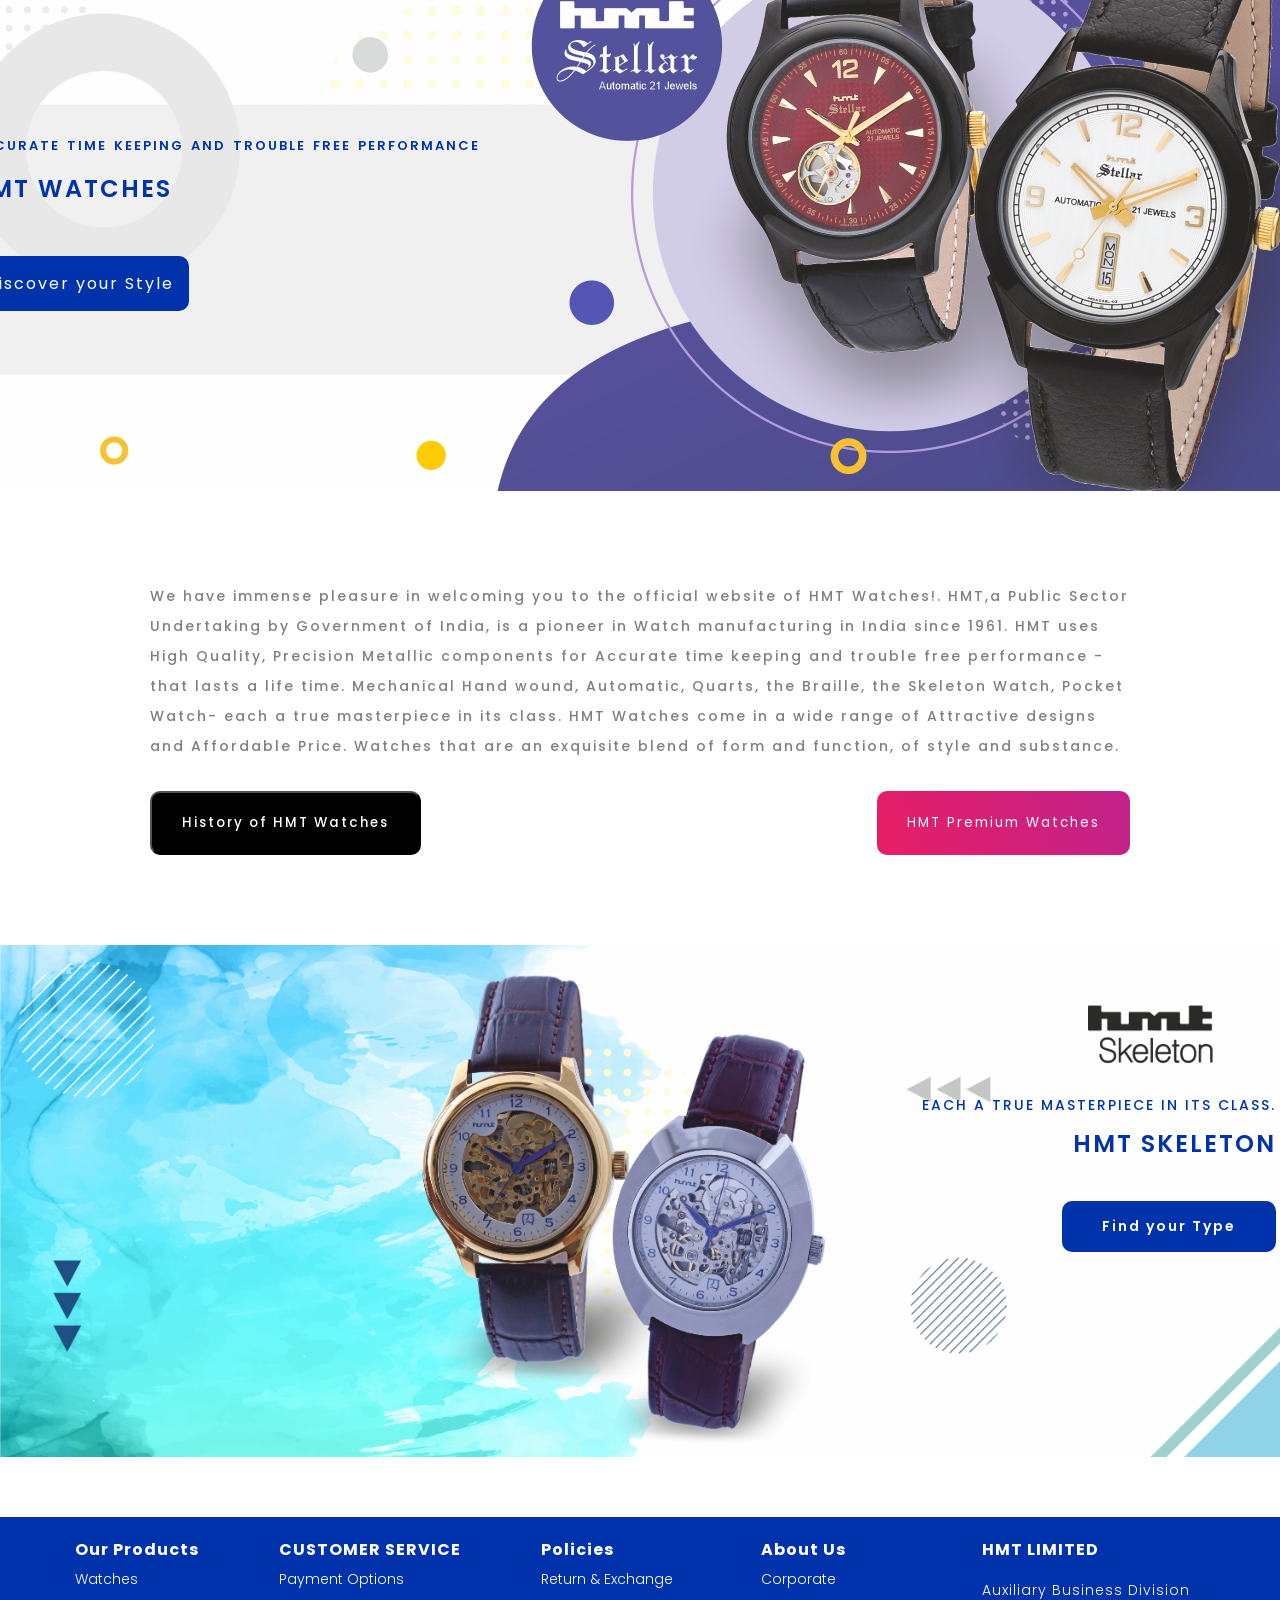
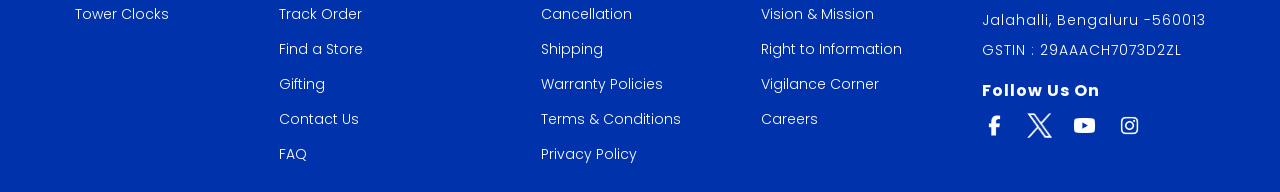
==== commit 24472b52: "carousel added" ====
--- a/index.html
+++ b/index.html
@@ -142,6 +142,58 @@
                         <img src="icons/repeat.png" alt="" >
                     </div>
             </div>
+            <div id="img">
+                <div id="img-div">
+<img src="https://www.hmtwatches.in/storage/app/public/image/all_images/071124254880339.jpg" alt="">
+                </div>
+                
+                <p id="pro-name">HMT Plus JGBK 04G..</p>
+                    <p id="price">RS.2675</p>
+                    <div id="opt4">
+                        <img src="./icons/cart.png" alt="">
+                        <img src="./icons/eye-solid.png" alt="" >
+                        <img src="icons/repeat.png" alt="" >
+                    </div>
+            </div>
+            <div id="img">
+                <div id="img-div">
+<img src="https://www.hmtwatches.in/storage/app/public/image/all_images/071124254880339.jpg" alt="">
+                </div>
+                
+                <p id="pro-name">HMT Plus JGBK 04G..</p>
+                    <p id="price">RS.2675</p>
+                    <div id="opt4">
+                        <img src="./icons/cart.png" alt="">
+                        <img src="./icons/eye-solid.png" alt="" >
+                        <img src="icons/repeat.png" alt="" >
+                    </div>
+            </div>
+            <div id="img">
+                <div id="img-div">
+<img src="https://www.hmtwatches.in/storage/app/public/image/all_images/071124254880339.jpg" alt="">
+                </div>
+                
+                <p id="pro-name">HMT Plus JGBK 04G..</p>
+                    <p id="price">RS.2675</p>
+                    <div id="opt4">
+                        <img src="./icons/cart.png" alt="">
+                        <img src="./icons/eye-solid.png" alt="" >
+                        <img src="icons/repeat.png" alt="" >
+                    </div>
+            </div>
+            <div id="img">
+                <div id="img-div">
+<img src="https://www.hmtwatches.in/storage/app/public/image/all_images/071124254880339.jpg" alt="">
+                </div>
+                
+                <p id="pro-name">HMT Plus JGBK 04G..</p>
+                    <p id="price">RS.2675</p>
+                    <div id="opt4">
+                        <img src="./icons/cart.png" alt="">
+                        <img src="./icons/eye-solid.png" alt="" >
+                        <img src="icons/repeat.png" alt="" >
+                    </div>
+            </div>
             
         </div>
       </div>
--- a/main.css
+++ b/main.css
@@ -237,11 +237,42 @@
 .trend-list p:hover{
     color:#0033AB
 }
-.trend-img{
-    display: flex;
+.trend-img{ 
+    display: flex;
+    width: 1180px;
+    overflow-x: auto;
     gap: 40px;
+    margin: 3em auto;
+    scroll-behavior:smooth ;
+    anchor-name: --carousel;
+    scroll-snap-type: x mandatory;
+}
+.trend-img::-webkit-scrollbar{
+    display: none;
+}
+.trend-img::scroll-button(right),.trend-img::scroll-button(left){
+    content: '→';
+    border: none;
+    padding: 10px;
+    color: white;
+    font-weight: bold;
+    border-radius: 10px;
+    background-color: plum;
+    cursor: pointer;
+    position: fixed;
+    position-anchor: --carousel;
+    position-area:right center ;
+
+    transform: translateY(-100%);
+    translate: -50%;
+}
+.trend-img::scroll-button(left){
+    content: '←';
+   position-area:left center ;
 }
 .trend-img #img {
+    scroll-snap-align: start;
+  flex: 0 0 10em;
   display: flex;
   flex-direction: column;
   justify-content: center;
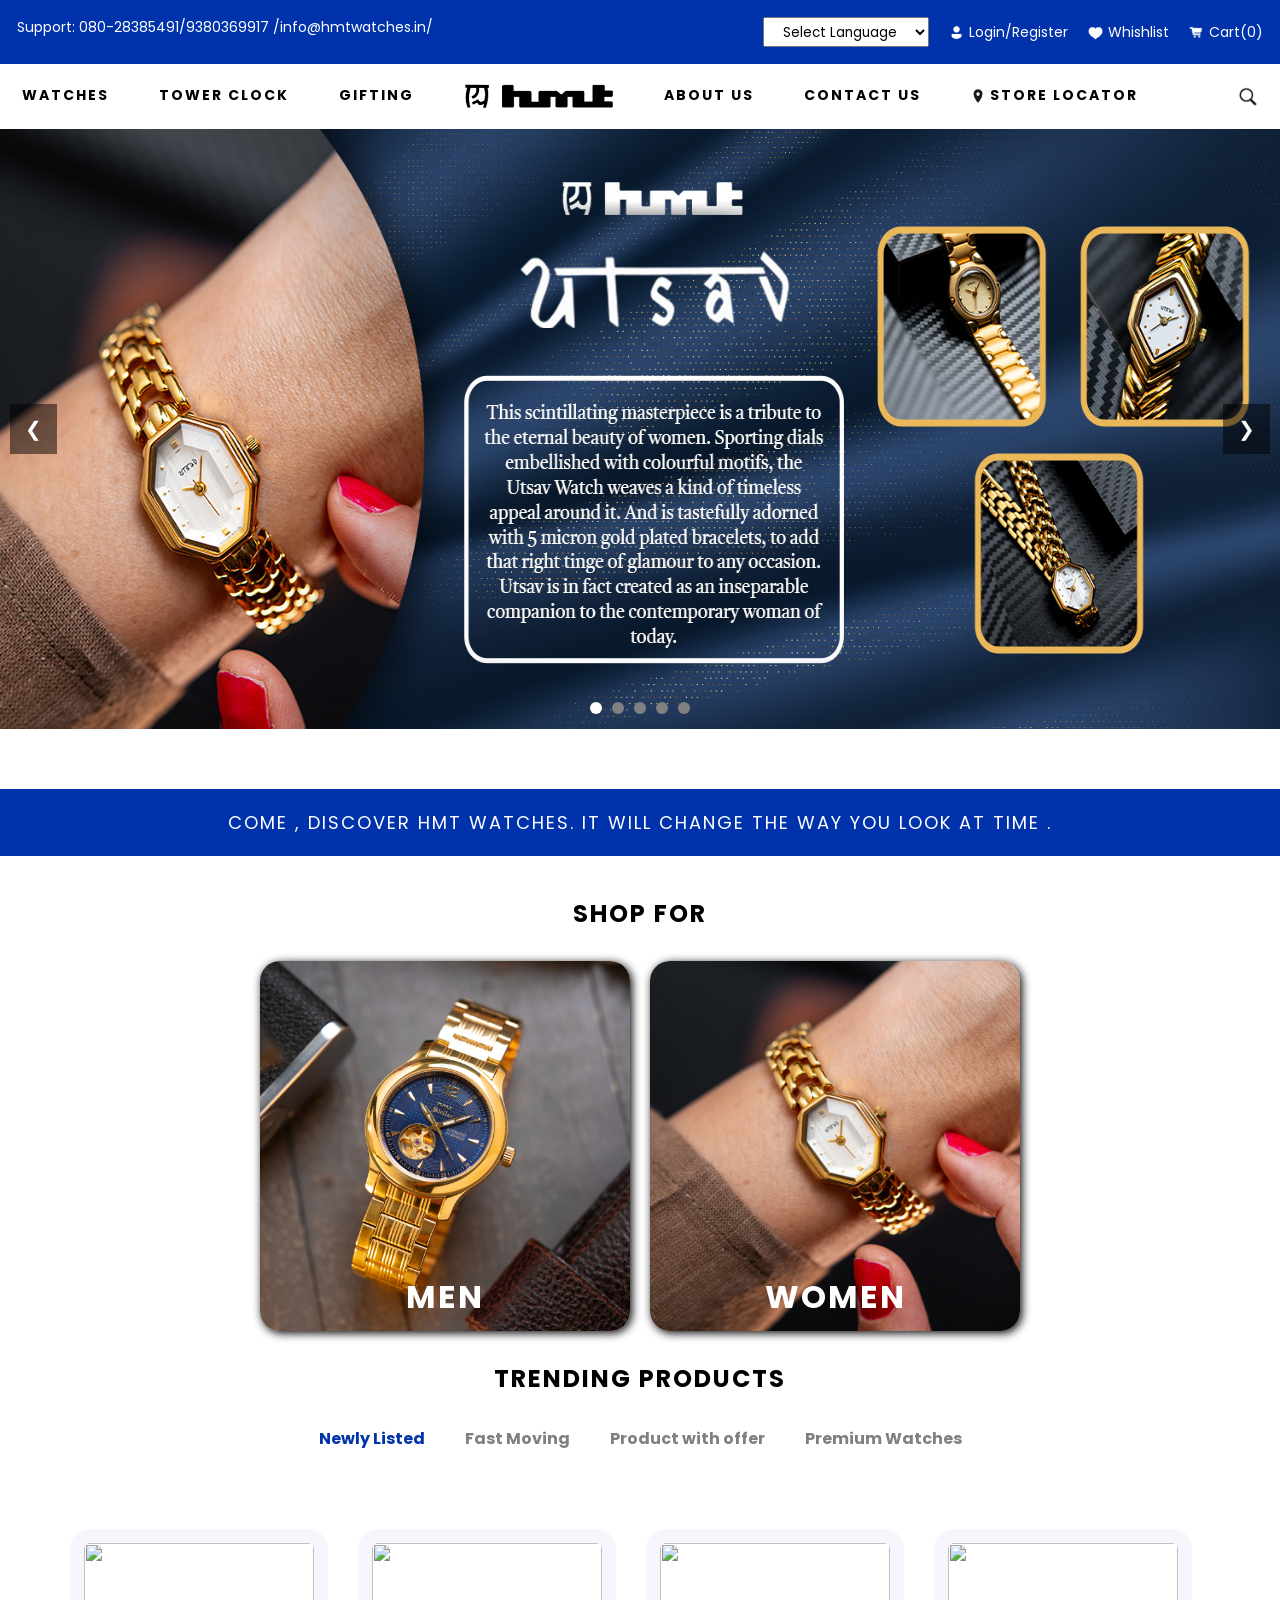
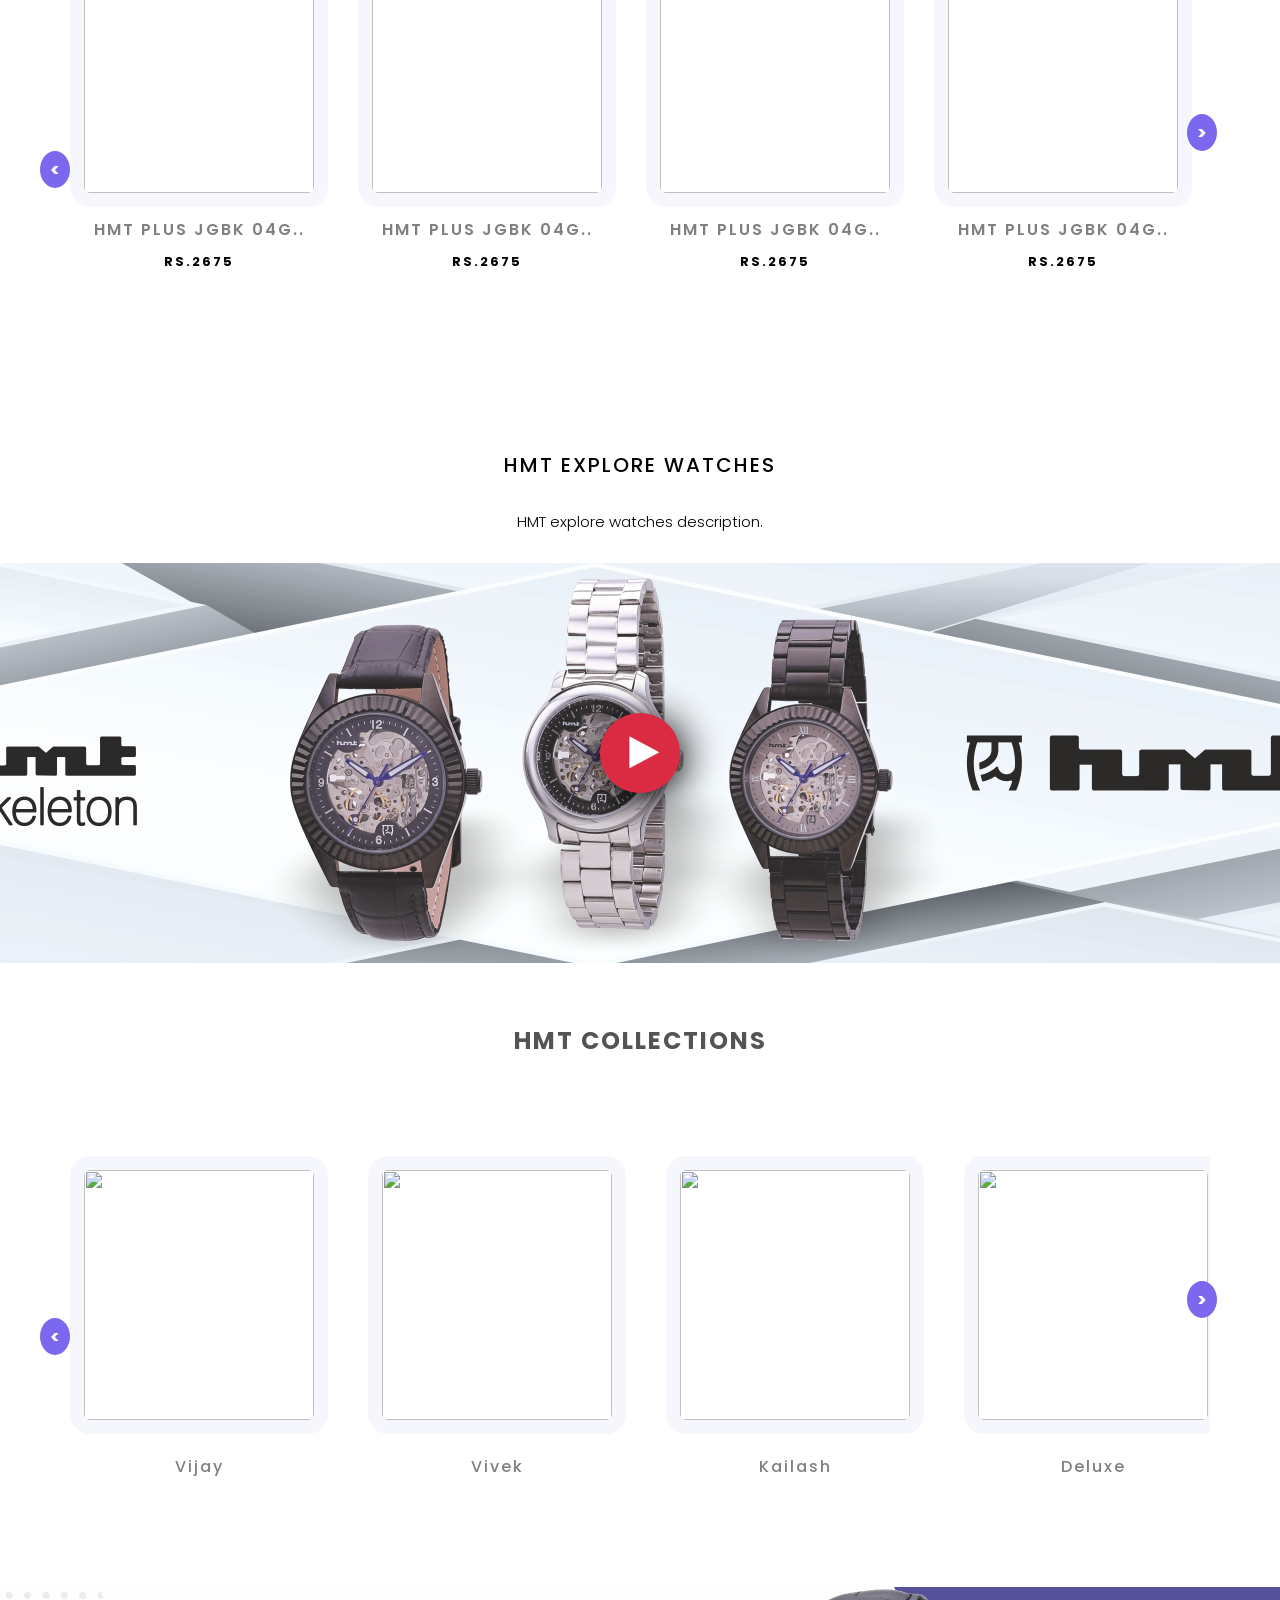
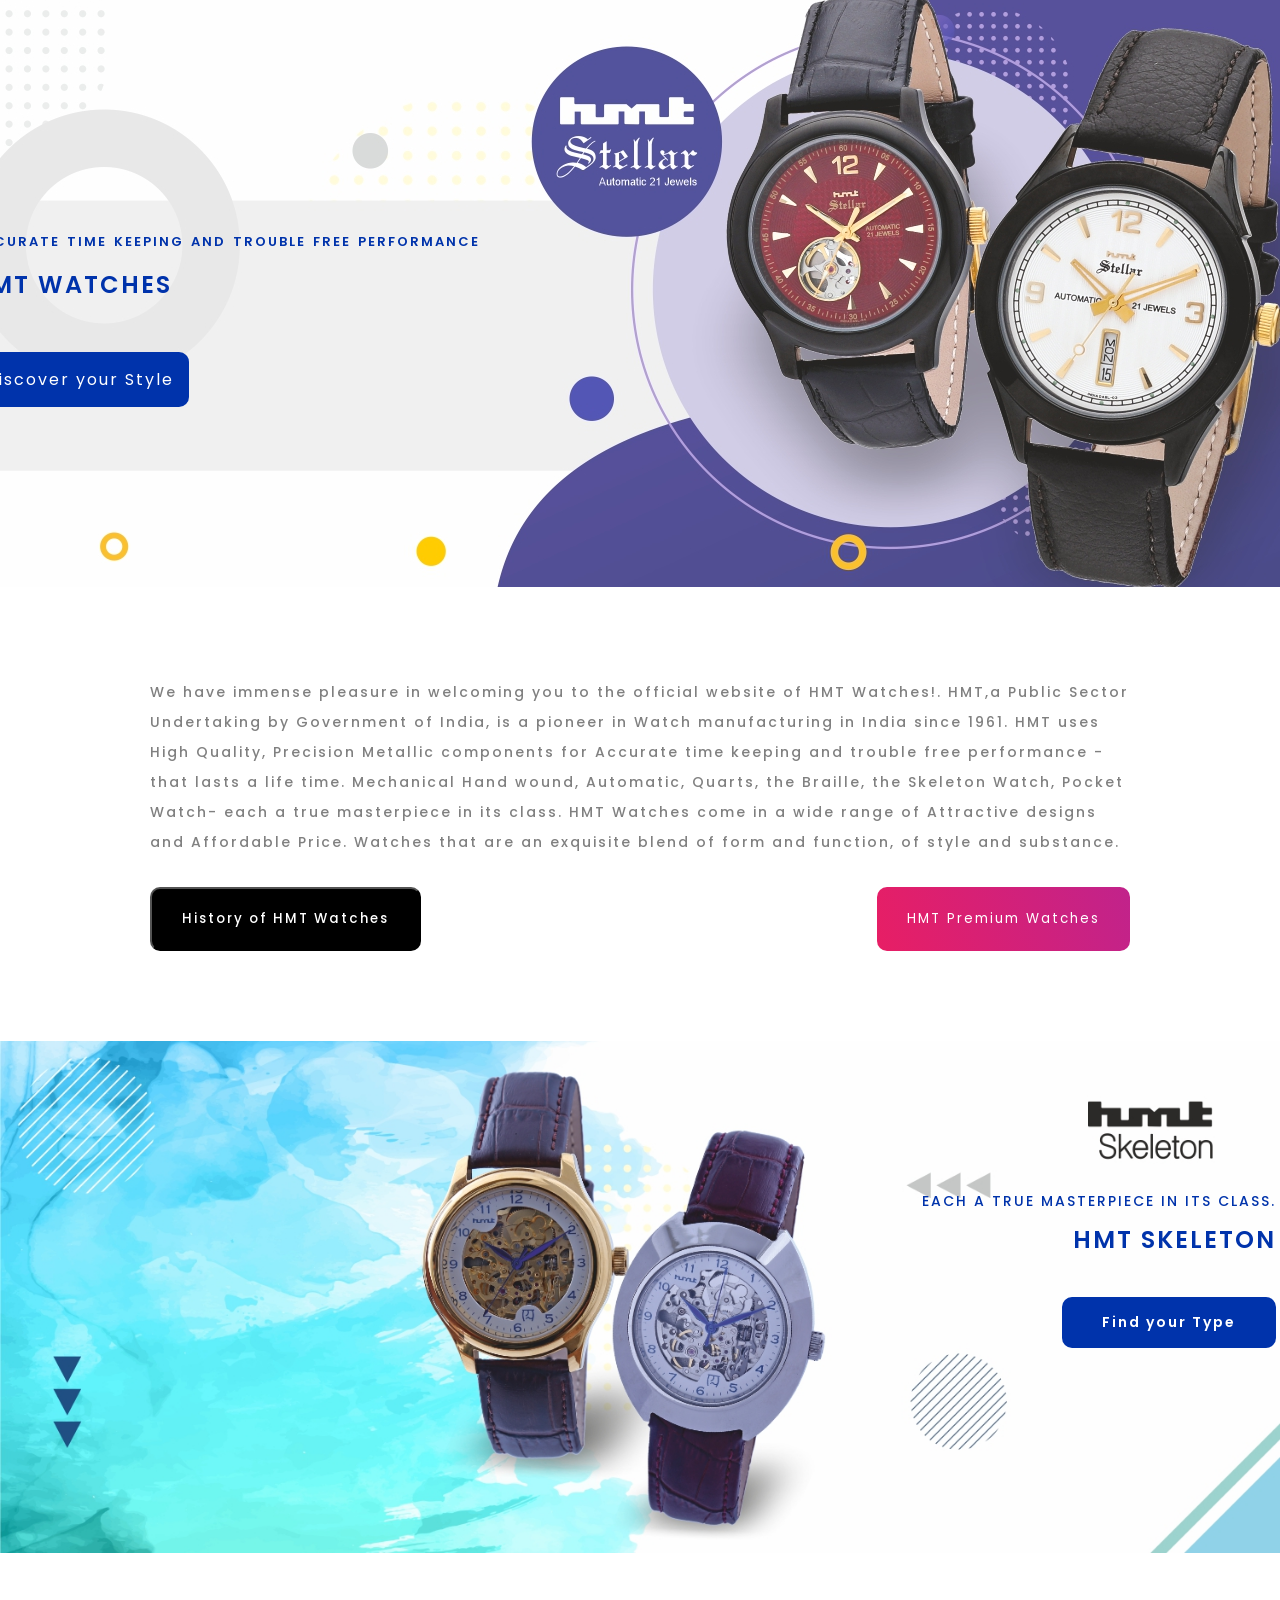
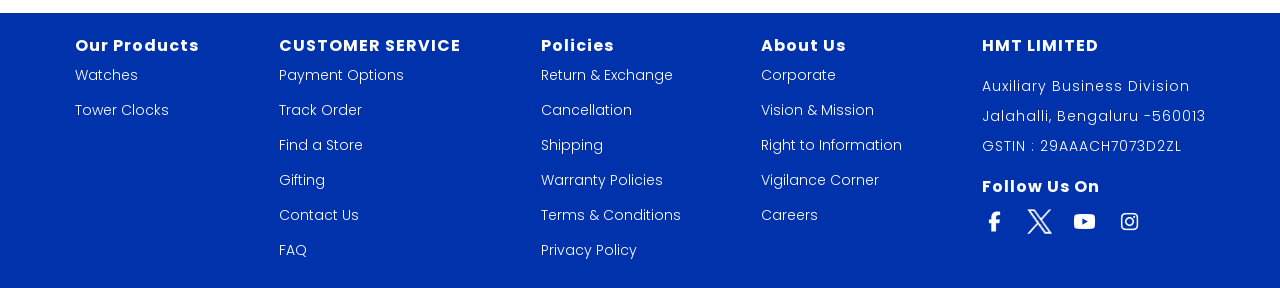
==== commit 7efed367: "Added carousel and watch menu hover" ====
--- a/index.html
+++ b/index.html
@@ -33,8 +33,47 @@
     </div>
     </div>
     <!-- second nav bar -->
+
     <div class="nav-2">
-      <p>WATCHES</p>
+        <div class="watch-menu">
+            <p id="wat">WATCHES</p>
+            <div class="watch" id="w">
+                <div class="watch-options">
+                        <div class="w1">
+            <p>SHOP FOR</p>
+            <ul>
+                <li>Men</li>
+                <li>Women</li>
+                <li>Pair</li>
+                <li>Unisex</li>
+            </ul>
+            <button>View all</button>
+        </div>
+         <div class="w1">
+            <p>SHOP BY TYPER</p>
+            <ul>
+                <li>Quartz</li>
+                <li>Mechanical</li>
+                <li>Automatic</li>
+                <li>Unisex</li>
+            </ul>
+            <button>View all</button>
+        </div>
+         <div class="w1">
+            <p>SHOP BY COLLECTION</p>
+            <ul>
+                <li>Stellar</li>
+                <li>Plus</li>
+                <li>Vihaan</li>
+                <li>Amrut</li>
+            </ul>
+            <button>View all</button>
+        </div>
+                </div>
+        
+    </div>
+        </div>
+      
       <P>TOWER CLOCK</P>
       <p>GIFTING</p>
       <img src="./icons/logo.png" alt="" id="logo">
@@ -43,6 +82,10 @@
       <p id="locp"><img src="./icons/location.png" alt="" id="location">STORE LOCATOR</p>
       <img src="icons/search.png" alt="" id="search">
     </div>
+   
+
+   
+  
     <!-- image slide show -->
   <div class="slider">
 
@@ -89,8 +132,10 @@
             <p>Product with offer</p>
             <p>Premium Watches</p>
         </div>
-        <div class="trend-img">
-            <div id="img">
+        <div class="card-wrapper">
+            <button id="leftBtn"><</button>
+       <div class="trend-img" id="slider">
+            <div class="card" id="img">
                 <div id="img-div">
 <img src="https://www.hmtwatches.in/storage/app/public/image/all_images/0908251835473597.jpg" alt="">
                 </div>
@@ -103,7 +148,7 @@
                         <img src="icons/repeat.png" alt="" >
                     </div>
             </div>
-            <div id="img">
+            <div class="card" id="img">
                 <div id="img-div">
 <img src="https://www.hmtwatches.in/storage/app/public/image/all_images/1302241967250819.jpg" alt="">
                 </div>
@@ -116,7 +161,7 @@
                         <img src="icons/repeat.png" alt="" >
                     </div>
             </div>
-            <div id="img">
+            <div class="card" id="img">
                 <div id="img-div">
 <img src="https://www.hmtwatches.in/storage/app/public/image/all_images/1302241529732335.jpg" alt="">
                 </div>
@@ -129,59 +174,59 @@
                         <img src="icons/repeat.png" alt="" >
                     </div>
             </div>
-            <div id="img">
-                <div id="img-div">
-<img src="https://www.hmtwatches.in/storage/app/public/image/all_images/071124254880339.jpg" alt="">
-                </div>
-                
-                <p id="pro-name">HMT Plus JGBK 04G..</p>
-                    <p id="price">RS.2675</p>
-                    <div id="opt4">
-                        <img src="./icons/cart.png" alt="">
-                        <img src="./icons/eye-solid.png" alt="" >
-                        <img src="icons/repeat.png" alt="" >
-                    </div>
-            </div>
-            <div id="img">
-                <div id="img-div">
-<img src="https://www.hmtwatches.in/storage/app/public/image/all_images/071124254880339.jpg" alt="">
-                </div>
-                
-                <p id="pro-name">HMT Plus JGBK 04G..</p>
-                    <p id="price">RS.2675</p>
-                    <div id="opt4">
-                        <img src="./icons/cart.png" alt="">
-                        <img src="./icons/eye-solid.png" alt="" >
-                        <img src="icons/repeat.png" alt="" >
-                    </div>
-            </div>
-            <div id="img">
-                <div id="img-div">
-<img src="https://www.hmtwatches.in/storage/app/public/image/all_images/071124254880339.jpg" alt="">
-                </div>
-                
-                <p id="pro-name">HMT Plus JGBK 04G..</p>
-                    <p id="price">RS.2675</p>
-                    <div id="opt4">
-                        <img src="./icons/cart.png" alt="">
-                        <img src="./icons/eye-solid.png" alt="" >
-                        <img src="icons/repeat.png" alt="" >
-                    </div>
-            </div>
-            <div id="img">
-                <div id="img-div">
-<img src="https://www.hmtwatches.in/storage/app/public/image/all_images/071124254880339.jpg" alt="">
-                </div>
-                
-                <p id="pro-name">HMT Plus JGBK 04G..</p>
-                    <p id="price">RS.2675</p>
-                    <div id="opt4">
-                        <img src="./icons/cart.png" alt="">
-                        <img src="./icons/eye-solid.png" alt="" >
-                        <img src="icons/repeat.png" alt="" >
-                    </div>
-            </div>
-            <div id="img">
+            <div class="card" id="img">
+                <div id="img-div">
+<img src="https://www.hmtwatches.in/storage/app/public/image/all_images/071124254880339.jpg" alt="">
+                </div>
+                
+                <p id="pro-name">HMT Plus JGBK 04G..</p>
+                    <p id="price">RS.2675</p>
+                    <div id="opt4">
+                        <img src="./icons/cart.png" alt="">
+                        <img src="./icons/eye-solid.png" alt="" >
+                        <img src="icons/repeat.png" alt="" >
+                    </div>
+            </div>
+            <div class="card" id="img">
+                <div id="img-div">
+<img src="https://www.hmtwatches.in/storage/app/public/image/all_images/071124254880339.jpg" alt="">
+                </div>
+                
+                <p id="pro-name">HMT Plus JGBK 04G..</p>
+                    <p id="price">RS.2675</p>
+                    <div id="opt4">
+                        <img src="./icons/cart.png" alt="">
+                        <img src="./icons/eye-solid.png" alt="" >
+                        <img src="icons/repeat.png" alt="" >
+                    </div>
+            </div>
+            <div class="card"  id="img">
+                <div id="img-div">
+<img src="https://www.hmtwatches.in/storage/app/public/image/all_images/071124254880339.jpg" alt="">
+                </div>
+                
+                <p id="pro-name">HMT Plus JGBK 04G..</p>
+                    <p id="price">RS.2675</p>
+                    <div id="opt4">
+                        <img src="./icons/cart.png" alt="">
+                        <img src="./icons/eye-solid.png" alt="" >
+                        <img src="icons/repeat.png" alt="" >
+                    </div>
+            </div>
+            <div class="card" id="img">
+                <div id="img-div">
+<img src="https://www.hmtwatches.in/storage/app/public/image/all_images/071124254880339.jpg" alt="">
+                </div>
+                
+                <p id="pro-name">HMT Plus JGBK 04G..</p>
+                    <p id="price">RS.2675</p>
+                    <div id="opt4">
+                        <img src="./icons/cart.png" alt="">
+                        <img src="./icons/eye-solid.png" alt="" >
+                        <img src="icons/repeat.png" alt="" >
+                    </div>
+            </div>
+            <div class="card" id="img">
                 <div id="img-div">
 <img src="https://www.hmtwatches.in/storage/app/public/image/all_images/071124254880339.jpg" alt="">
                 </div>
@@ -196,6 +241,9 @@
             </div>
             
         </div>
+          <button id="rightBtn">></button>
+        </div>
+       
       </div>
       <!-- explore watch -->
       <div class="explore-watch">
@@ -207,34 +255,61 @@
   
       <div class="hmt-coll">
          <h1>HMT Collections</h1>
-         <div class="coll-img">
-            <div class="coll-div">
+         <div class="card-wrapper">
+            <button id="leftBtns"><</button>
+          <div class="coll-img " id="sliders">
+            <div class="coll-div ">
             <div id="coll-img-div">
            <img src="https://www.hmtwatches.in/storage/app/public/image/all_images/071124254880339.jpg" alt="">
             </div>
             <p>Vijay</p>
             </div>
-            <div class="coll-div">
+            <div class="coll-div ">
             <div id="coll-img-div">
            <img src="https://www.hmtwatches.in/storage/app/public/image/all_images/1302241967250819.jpg" alt="">
             </div>
             <p>Vivek</p>
             </div>
-            <div class="coll-div">
+            <div class="coll-div ">
             <div id="coll-img-div">
            <img src="https://www.hmtwatches.in/storage/app/public/image/all_images/0908251835473597.jpg" alt="">
             </div>
             <p>Kailash</p>
             </div>
-            <div class="coll-div">
-            <div id="coll-img-div">
-           <img src="https://www.hmtwatches.in/storage/app/public/image/all_images/1302241529732335.jpg" alt="">
-            </div>
-            <p>Deluxe</p>
-            </div>
-            
-           
+            <div class="coll-div ">
+            <div id="coll-img-div">
+           <img src="https://www.hmtwatches.in/storage/app/public/image/all_images/1302241529732335.jpg" alt="">
+            </div>
+            <p>Deluxe</p>
+            </div>
+            <div class="coll-div ">
+            <div id="coll-img-div">
+           <img src="https://www.hmtwatches.in/storage/app/public/image/all_images/1302241529732335.jpg" alt="">
+            </div>
+            <p>Deluxe</p>
+            </div>
+            <div class="coll-div ">
+            <div id="coll-img-div">
+           <img src="https://www.hmtwatches.in/storage/app/public/image/all_images/1302241529732335.jpg" alt="">
+            </div>
+            <p>Deluxe</p>
+            </div>
+            <div class="coll-div ">
+            <div id="coll-img-div">
+           <img src="https://www.hmtwatches.in/storage/app/public/image/all_images/1302241529732335.jpg" alt="">
+            </div>
+            <p>Deluxe</p>
+            </div>
+            <div class="coll-div ">
+            <div id="coll-img-div">
+           <img src="https://www.hmtwatches.in/storage/app/public/image/all_images/1302241529732335.jpg" alt="">
+            </div>
+            <p>Deluxe</p>
+            </div>
          </div>
+         <button id="rightBtns">></button>
+         </div>
+         
          <div class="coll-ban">
        <img src="./images/htmlcollectionbanner.jpg" alt="">
        <div id="coll-ban-text">
--- a/main.css
+++ b/main.css
@@ -27,13 +27,20 @@
   display: flex;
   align-items: center;
   gap: 5px;
+  cursor: pointer;
 }
 #lang {
     height: 30px;
   width: 166px;
   text-align: center;
 }
+#r-nav p{
+     cursor: pointer;
+}
 /* second nav bar */
+.watch-menu{
+    position: relative;
+}
 .nav-2{
     display: flex;
     justify-content: center;
@@ -48,16 +55,87 @@
     letter-spacing: 2px;
     background-color: white;
     z-index: 999;
-}
-.nav-2 p{
+
+}
+.nav-2 img{
+    cursor: pointer;
+}
+.watch{
+    position: absolute;
+    width: 90vw;
+    height: 300px;
+    left: -50%;
+    padding: auto;
+    z-index: 1000;
+    background-color: white;
+    border: none;
+    border-radius: 10px;
+    box-shadow: 5px 5px 20px black;
+    display: none;
+    
+}
+.watch-options{
+   display: flex;
+   width: 70%;
+   justify-content: start;
+   gap: 100px;
+   margin-left: 5%;
+   height: 100%;
+}
+.w1{
+    letter-spacing: 0;
+    display: flex;
+    flex-direction: column;
+    justify-content: space-around;
+}
+.w1 ul{
+  list-style: none;
+  padding-left: 0;
+  margin-bottom: 50px;
+  font-weight: 500px;
+  
+}
+.w1 li{
+    margin-bottom: 10px;
+    color: grey;
+    cursor: pointer;
+     transition: 0.5s;
+}
+.w1 li:hover{
+    color: #0033abae;
+}
+
+.w1 button{
+    cursor: pointer;
+    background-color: #0033AB;
+    border: none;
+    color: white;
+    margin-bottom: 20px;
+    font-size: medium;
+    padding: 5px 10px 5px 10px;
+    width: 100px;
+    border-radius: 5px;
+    transition: 0.5s;
+}
+.w1 button:hover{
+    background-color: #04a7ff92;
+}
+.watch-menu:hover .watch{
+    display: block;
+   
+}
+
+.nav-2  p{
   padding-top: 15px;
  padding-bottom: 10px;
  margin-bottom: 5px;
  transition: border-bottom 0.6s;
- cursor: pointer;
  border-bottom: #0033ab00 2px solid;
 }
-.nav-2 p:hover{
+.nav-2 > p{
+     cursor: pointer;
+}
+.nav-2 > p:hover{
  border-bottom: #0033ab 2px solid;
 }
 #logo{
@@ -237,47 +315,51 @@
 .trend-list p:hover{
     color:#0033AB
 }
+.card-wrapper {
+  width: 1140px;
+  margin: 3em auto;
+  position: relative;
+}
 .trend-img{ 
     display: flex;
-    width: 1180px;
     overflow-x: auto;
-    gap: 40px;
-    margin: 3em auto;
+    gap: 30px;
     scroll-behavior:smooth ;
-    anchor-name: --carousel;
     scroll-snap-type: x mandatory;
 }
 .trend-img::-webkit-scrollbar{
     display: none;
 }
-.trend-img::scroll-button(right),.trend-img::scroll-button(left){
-    content: '→';
-    border: none;
-    padding: 10px;
-    color: white;
-    font-weight: bold;
-    border-radius: 10px;
-    background-color: plum;
-    cursor: pointer;
-    position: fixed;
-    position-anchor: --carousel;
-    position-area:right center ;
-
-    transform: translateY(-100%);
-    translate: -50%;
-}
-.trend-img::scroll-button(left){
-    content: '←';
-   position-area:left center ;
-}
-.trend-img #img {
+
+.card {
     scroll-snap-align: start;
-  flex: 0 0 10em;
+  flex: 0 0 250px;
   display: flex;
   flex-direction: column;
   justify-content: center;
   align-items: center;
   gap: 10px;
+}
+#rightBtn,#leftBtn{
+    border: none;
+    font-weight: bold;
+    color: white;
+    border-radius: 50%;
+    padding: auto;
+    font-size: large;
+    padding: 5px 10px 5px 10px;
+    background-color: mediumslateblue;
+    cursor: pointer;
+}
+#rightBtn{
+    position: absolute;
+    bottom: 50%;
+    left: 98%;
+}
+#leftBtn{
+    position: absolute;
+    top: 50%;
+    right: 100%;
 }
 #img img{
     width: 230px;
@@ -426,8 +508,15 @@
 }
 .coll-img{
     display: flex;
-    gap: 20px;
-}
+    gap: 40px;
+    overflow-x: auto;
+    scroll-behavior:smooth ;
+    scroll-snap-type: x mandatory;
+}
+.coll-img::-webkit-scrollbar{
+    display: none;
+}
+
 #coll-img-div{
       border: solid 14px #0033AB0A;
     border-radius: 20px;
@@ -442,7 +531,9 @@
     transform: scale(1.5);
 }
 .coll-div{
-    display: flex;
+    scroll-snap-align: start;
+    display: flex;
+    flex: 0 0 10em;
     flex-direction: column;
     align-items: center;
     justify-content: center;
@@ -451,7 +542,27 @@
     color: grey;
     font-weight: 500;
 }
-
+#rightBtns,#leftBtns{
+    border: none;
+    font-weight: bold;
+    color: white;
+    border-radius: 50%;
+    padding: auto;
+    font-size: large;
+    padding: 5px 10px 5px 10px;
+    background-color: mediumslateblue;
+    cursor: pointer;
+}
+#rightBtns{
+    position: absolute;
+    bottom: 50%;
+    left: 98%;
+}
+#leftBtns{
+    position: absolute;
+    top: 50%;
+    right: 100%;
+}
 .coll-ban{
     margin-top: 40px;
     position: relative;
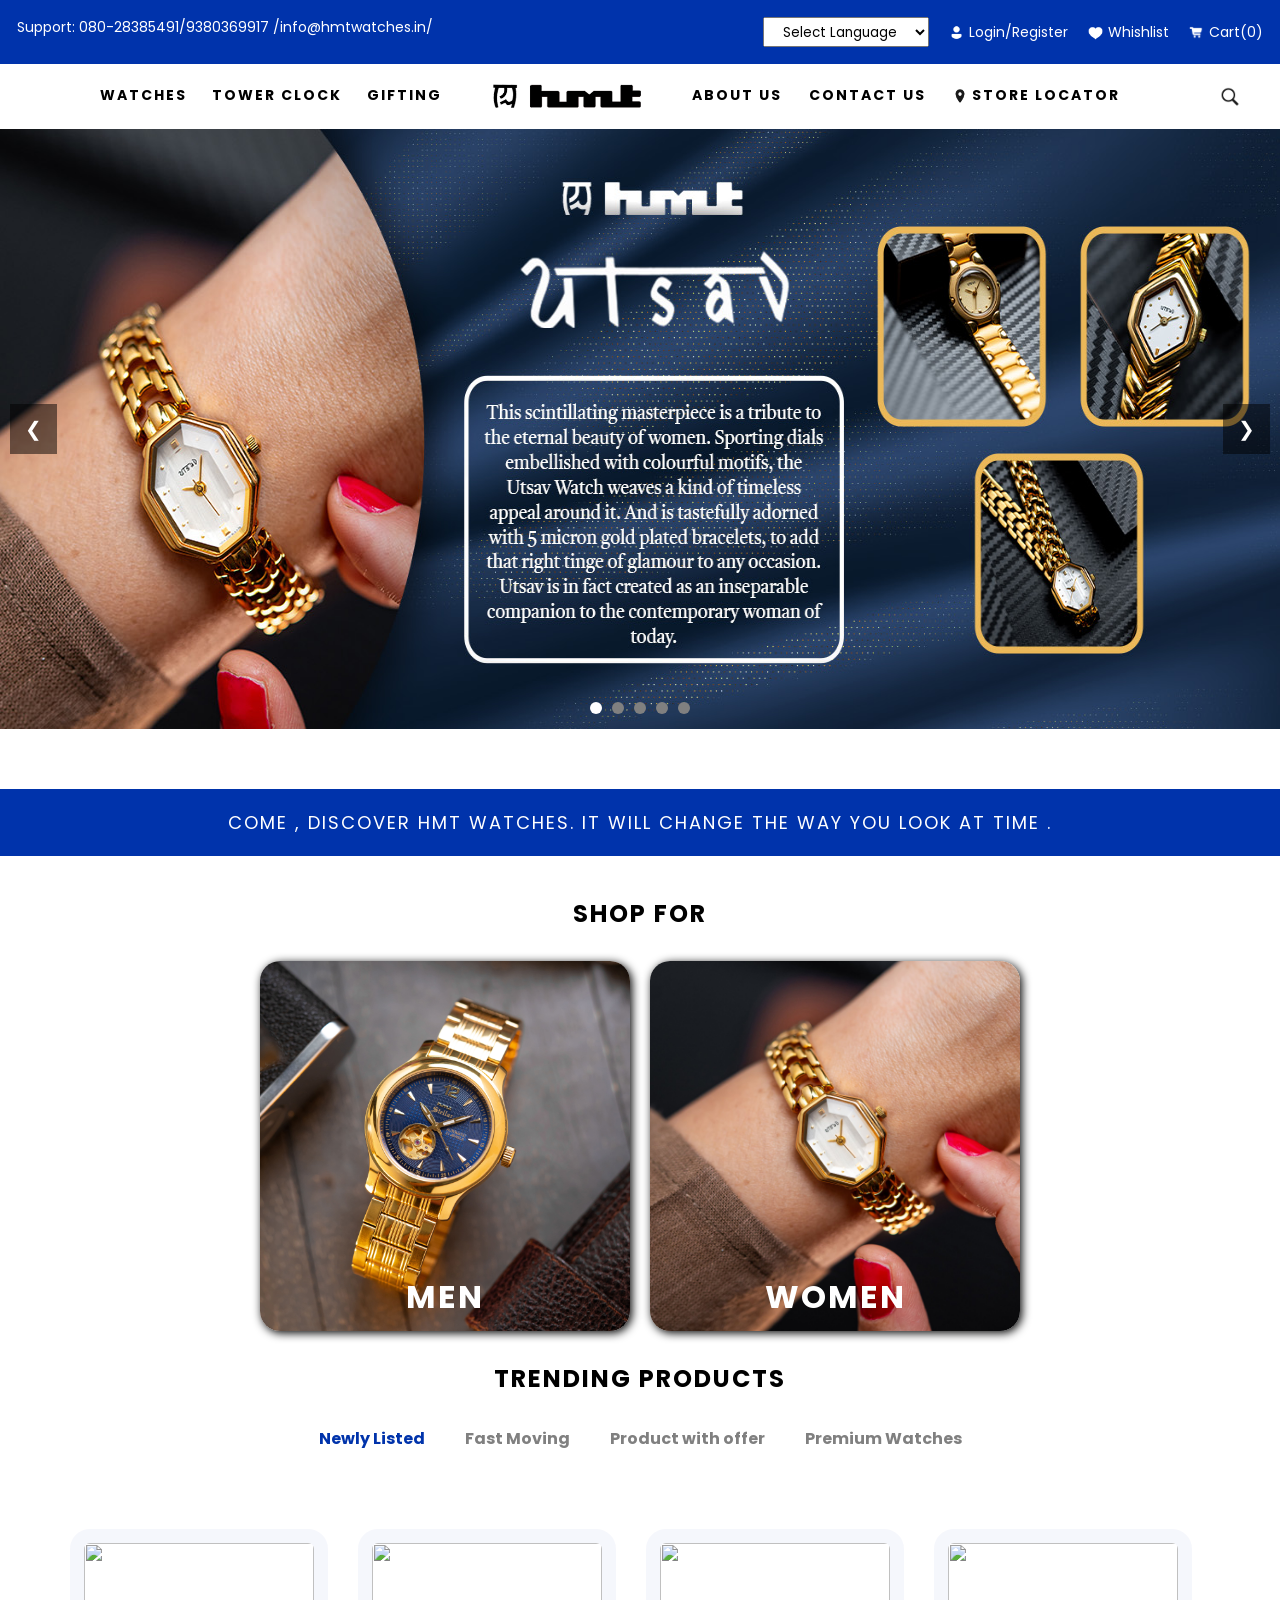
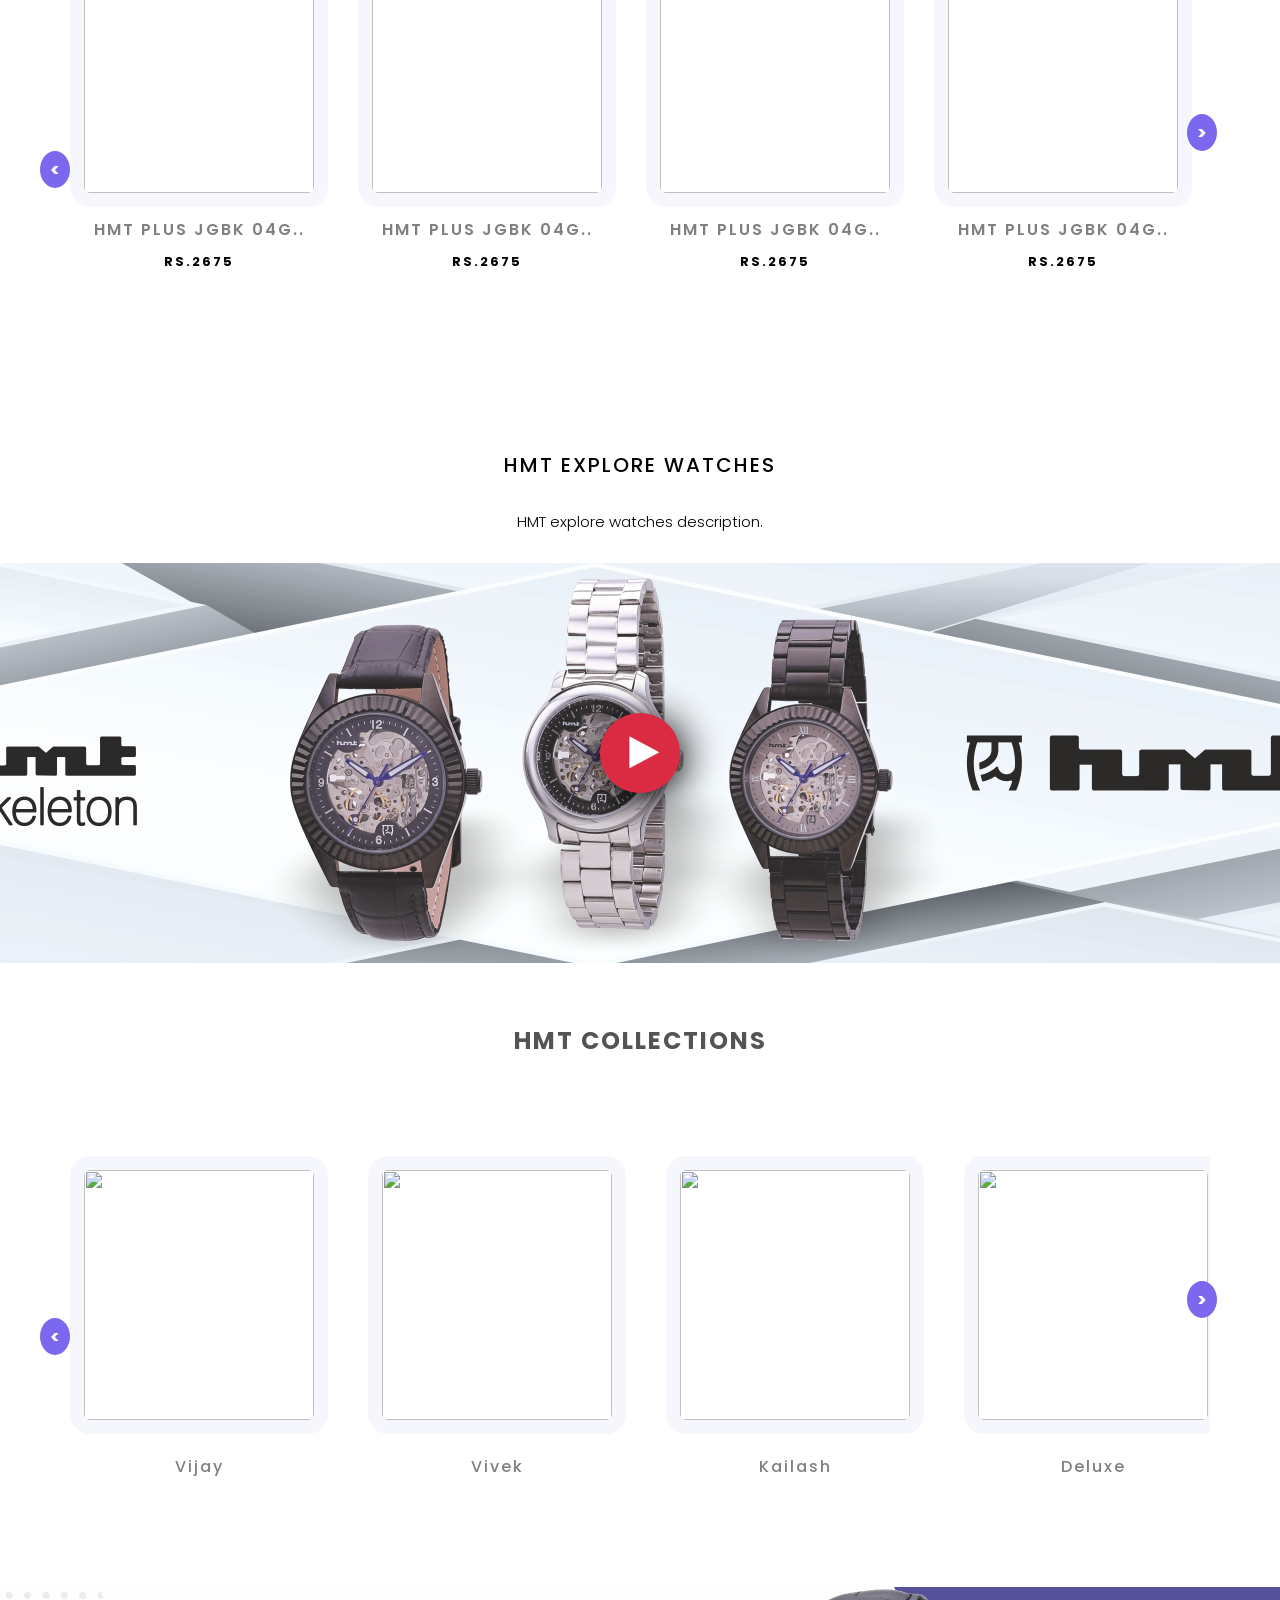
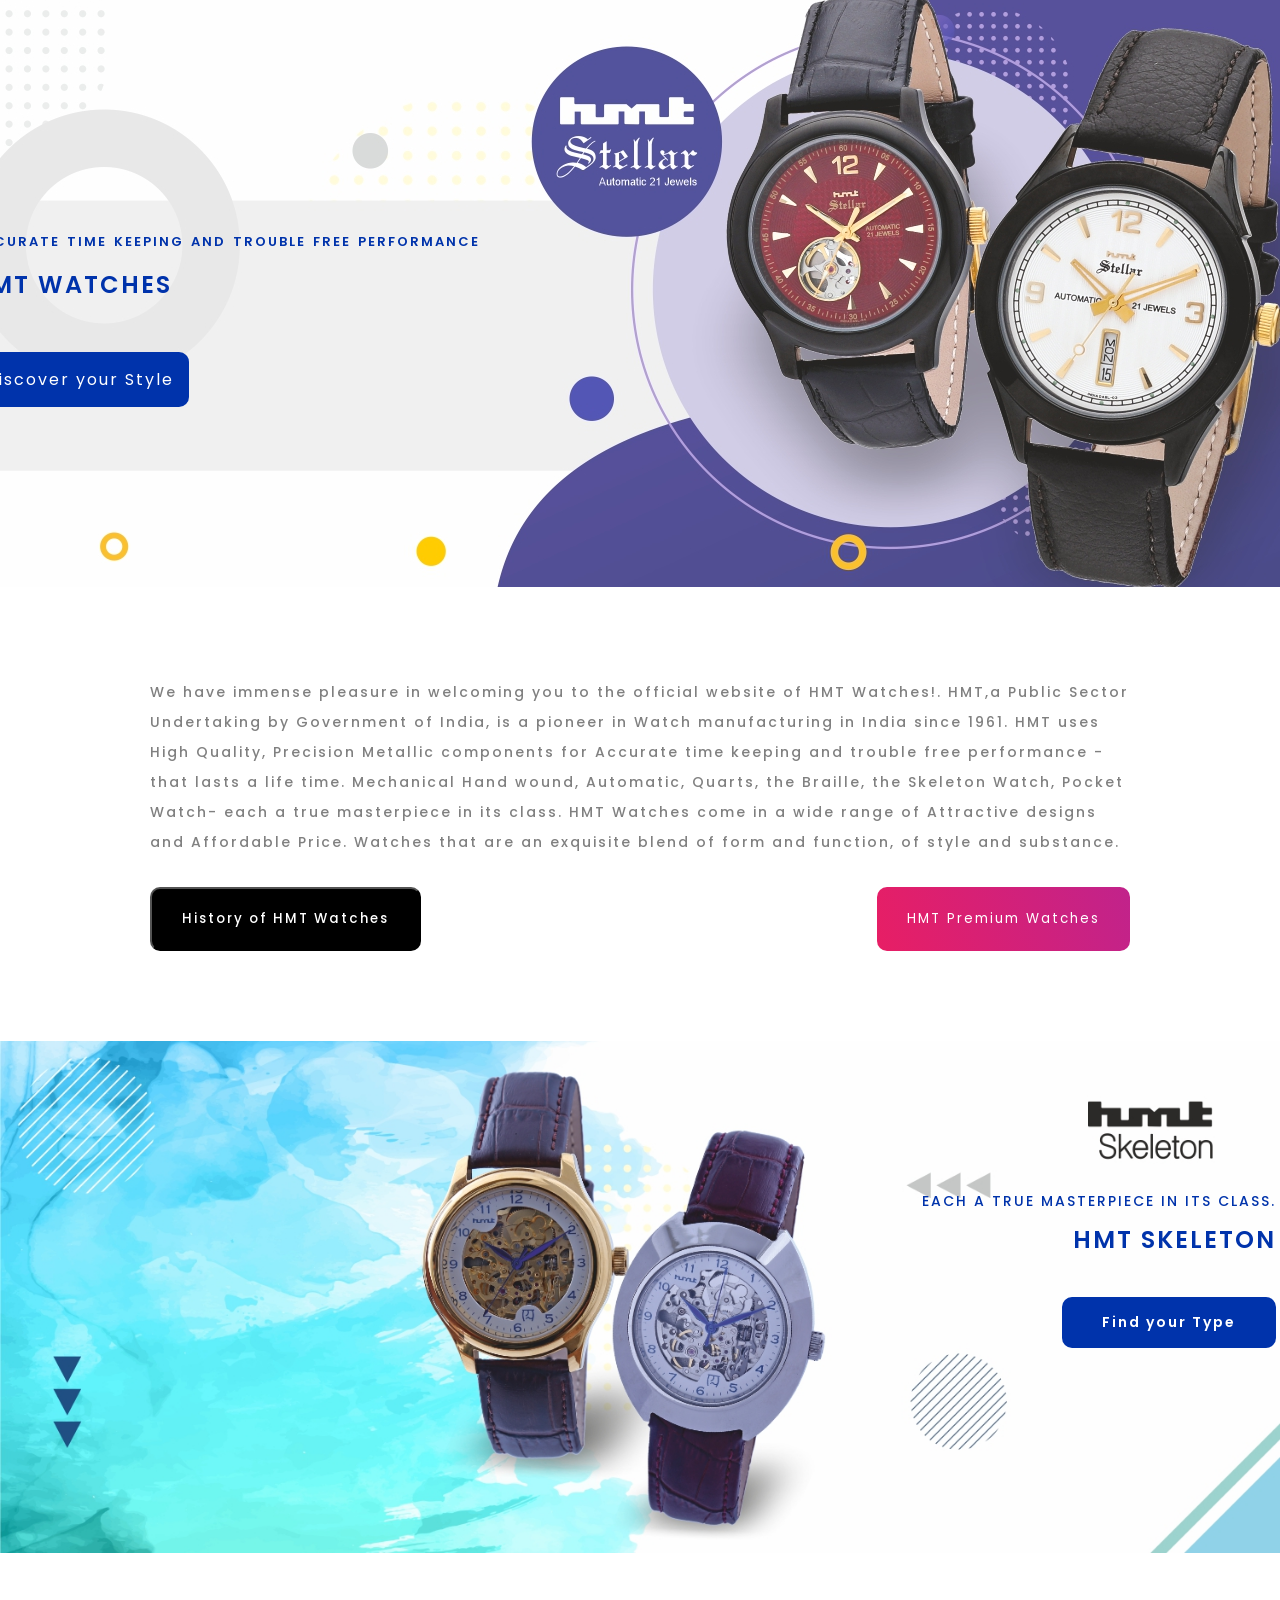
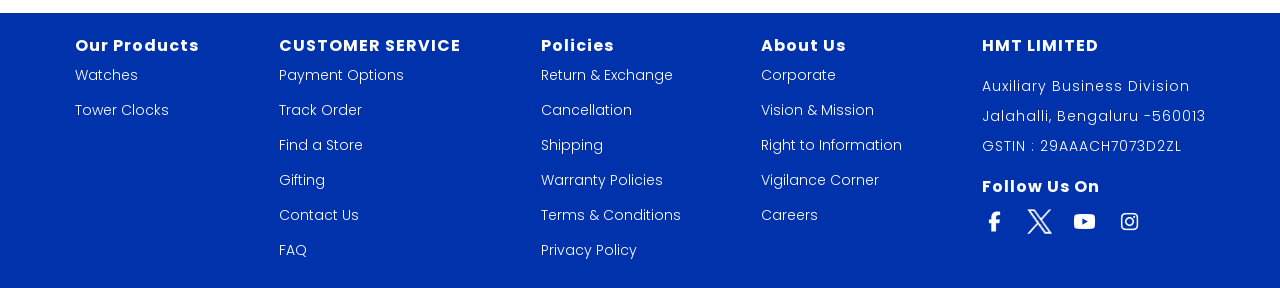
==== commit 60e1d15b: "Added nav scroll action" ====
--- a/index.html
+++ b/index.html
@@ -34,8 +34,10 @@
     </div>
     <!-- second nav bar -->
 
-    <div class="nav-2">
-        <div class="watch-menu">
+    <div class="nav-2" id="navbar">
+        <button id="menuToggle">☰</button>
+        <div class="nav-2-1">
+<div class="watch-menu">
             <p id="wat">WATCHES</p>
             <div class="watch" id="w">
                 <div class="watch-options">
@@ -52,7 +54,7 @@
          <div class="w1">
             <p>SHOP BY TYPER</p>
             <ul>
-                <li>Quartz</li>
+                <li>Quartz</li> 
                 <li>Mechanical</li>
                 <li>Automatic</li>
                 <li>Unisex</li>
@@ -76,10 +78,15 @@
       
       <P>TOWER CLOCK</P>
       <p>GIFTING</p>
+        </div>
+        
       <img src="./icons/logo.png" alt="" id="logo">
-      <p>ABOUT US</p>
+      <div class="nav-2-2">
+         <p>ABOUT US</p>
       <p>CONTACT US</p>
       <p id="locp"><img src="./icons/location.png" alt="" id="location">STORE LOCATOR</p>
+      </div>
+      
       <img src="icons/search.png" alt="" id="search">
     </div>
    
--- a/main.css
+++ b/main.css
@@ -38,12 +38,36 @@
      cursor: pointer;
 }
 /* second nav bar */
+#menuToggle {
+  display: none;
+  cursor: pointer;
+  margin-left: 20px;
+  border: none;
+  font-size: large;
+  background-color: transparent;
+ 
+}
+.nav-2.scrolled .nav-2-1,
+.nav-2.scrolled .nav-2-2 {
+  display: none;
+}
+.nav-2.scrolled #menuToggle {
+  display: block;
+}
+.nav-2.expanded .nav-2-1,
+.nav-2.expanded .nav-2-2 {
+  display: flex;
+}
+.nav-2-1,
+.nav-2-2 {
+  transition: all 0.3s ease;
+}
 .watch-menu{
     position: relative;
 }
 .nav-2{
     display: flex;
-    justify-content: center;
+    justify-content: space-between;
     gap: 50px;
     height: 65px;
     align-items: center;
@@ -62,7 +86,7 @@
 }
 .watch{
     position: absolute;
-    width: 90vw;
+    width: 70vw;
     height: 300px;
     left: -50%;
     padding: auto;
@@ -138,6 +162,17 @@
 .nav-2 > p:hover{
  border-bottom: #0033ab 2px solid;
 }
+.nav-2-1{
+    display: flex;
+    justify-content: space-between;
+    width: 400px;
+    margin-left: 100px;
+}
+.nav-2-2{
+    display: flex;
+    justify-content: space-between;
+    width: 500px;
+}
 #logo{
    width: 150px;
    height: 31px;
@@ -155,6 +190,7 @@
     width: 20px;
     height: 20px;
     margin-left: 50px;
+    margin-right: 40px;
 }
 .slider {
   position: relative;
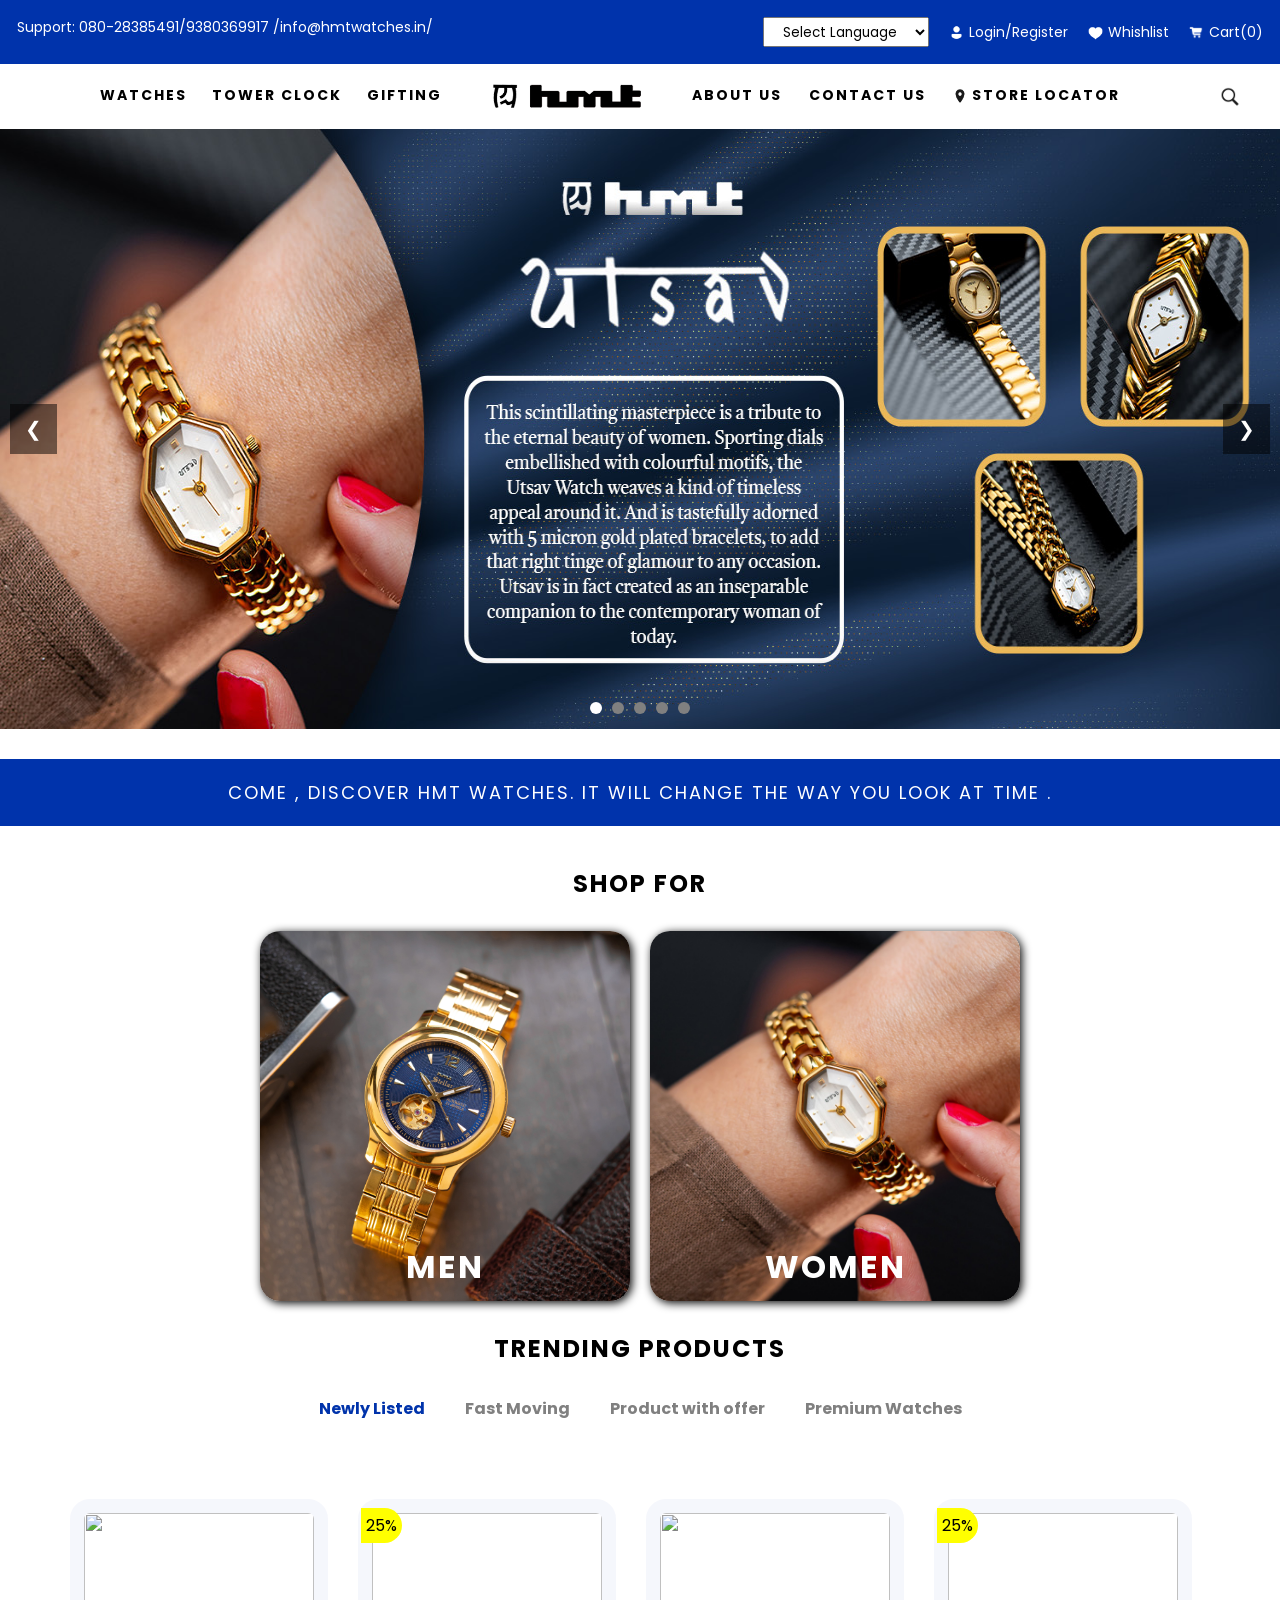
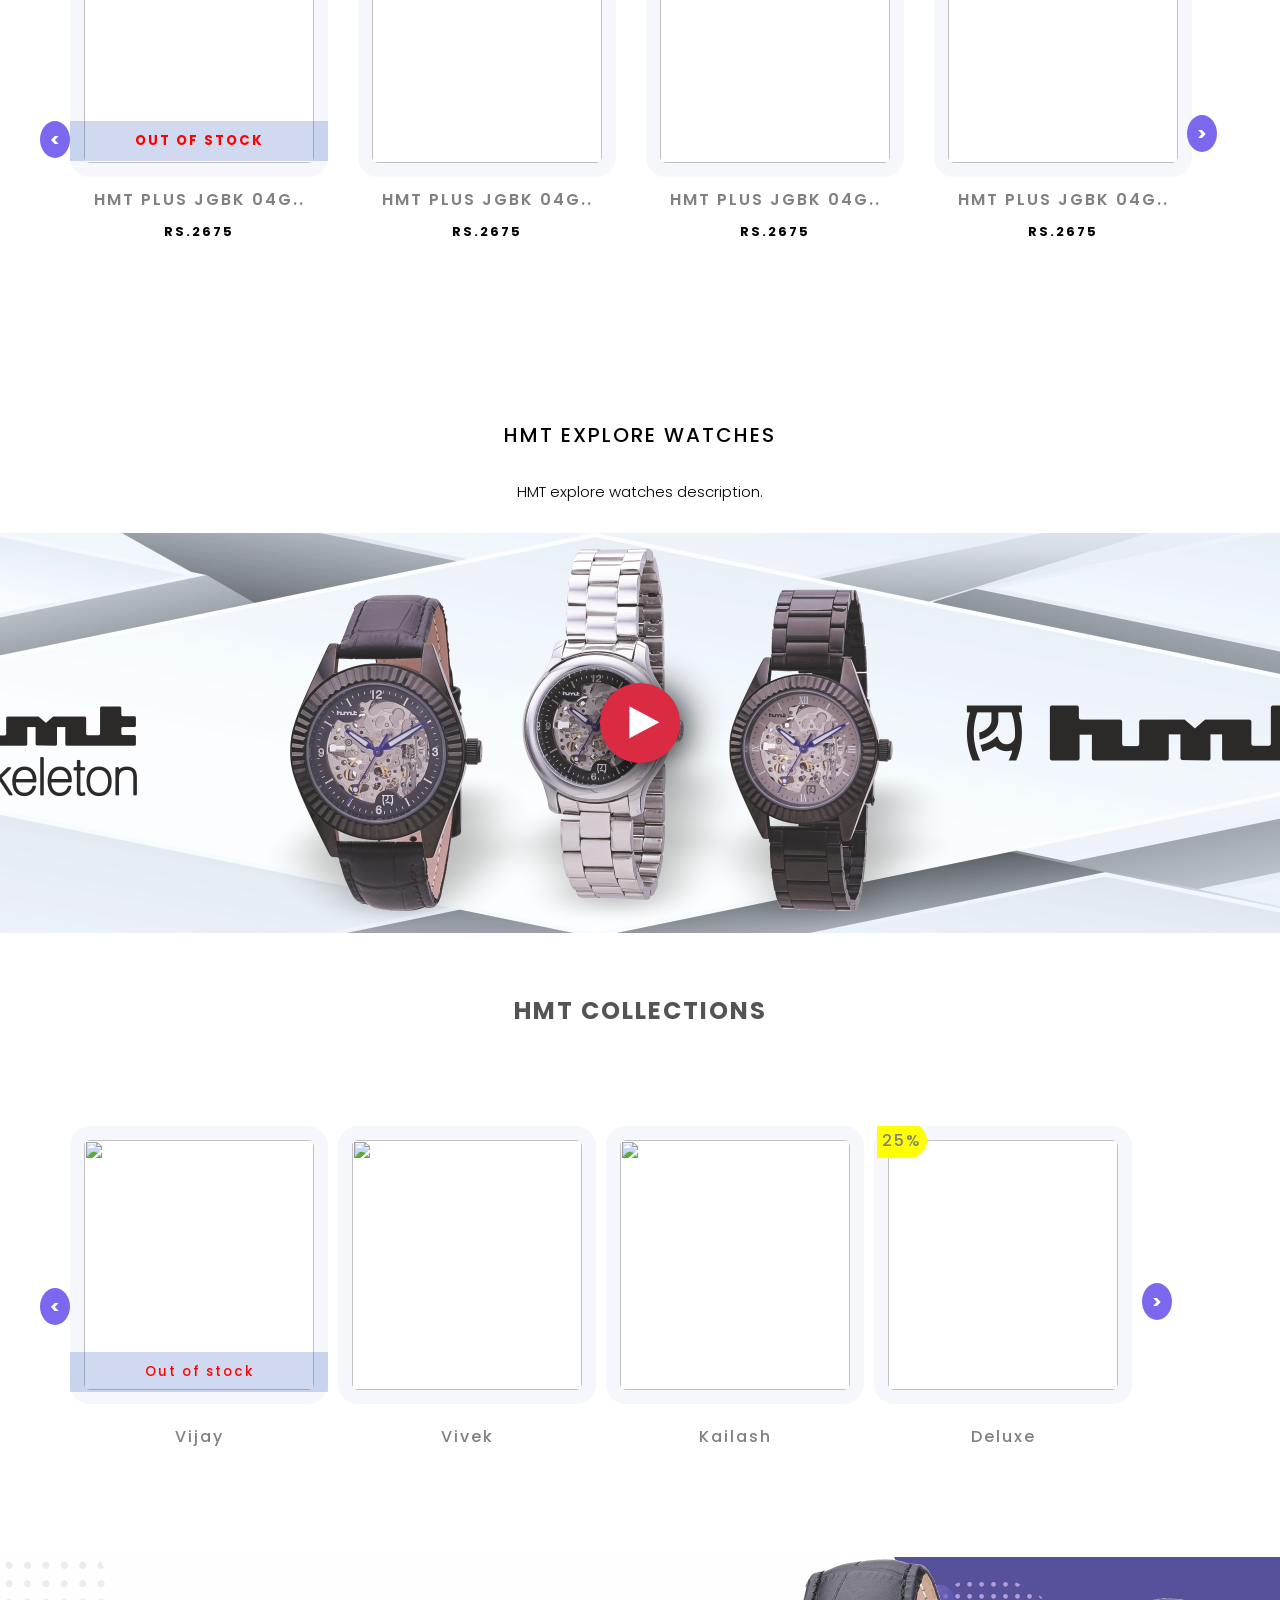
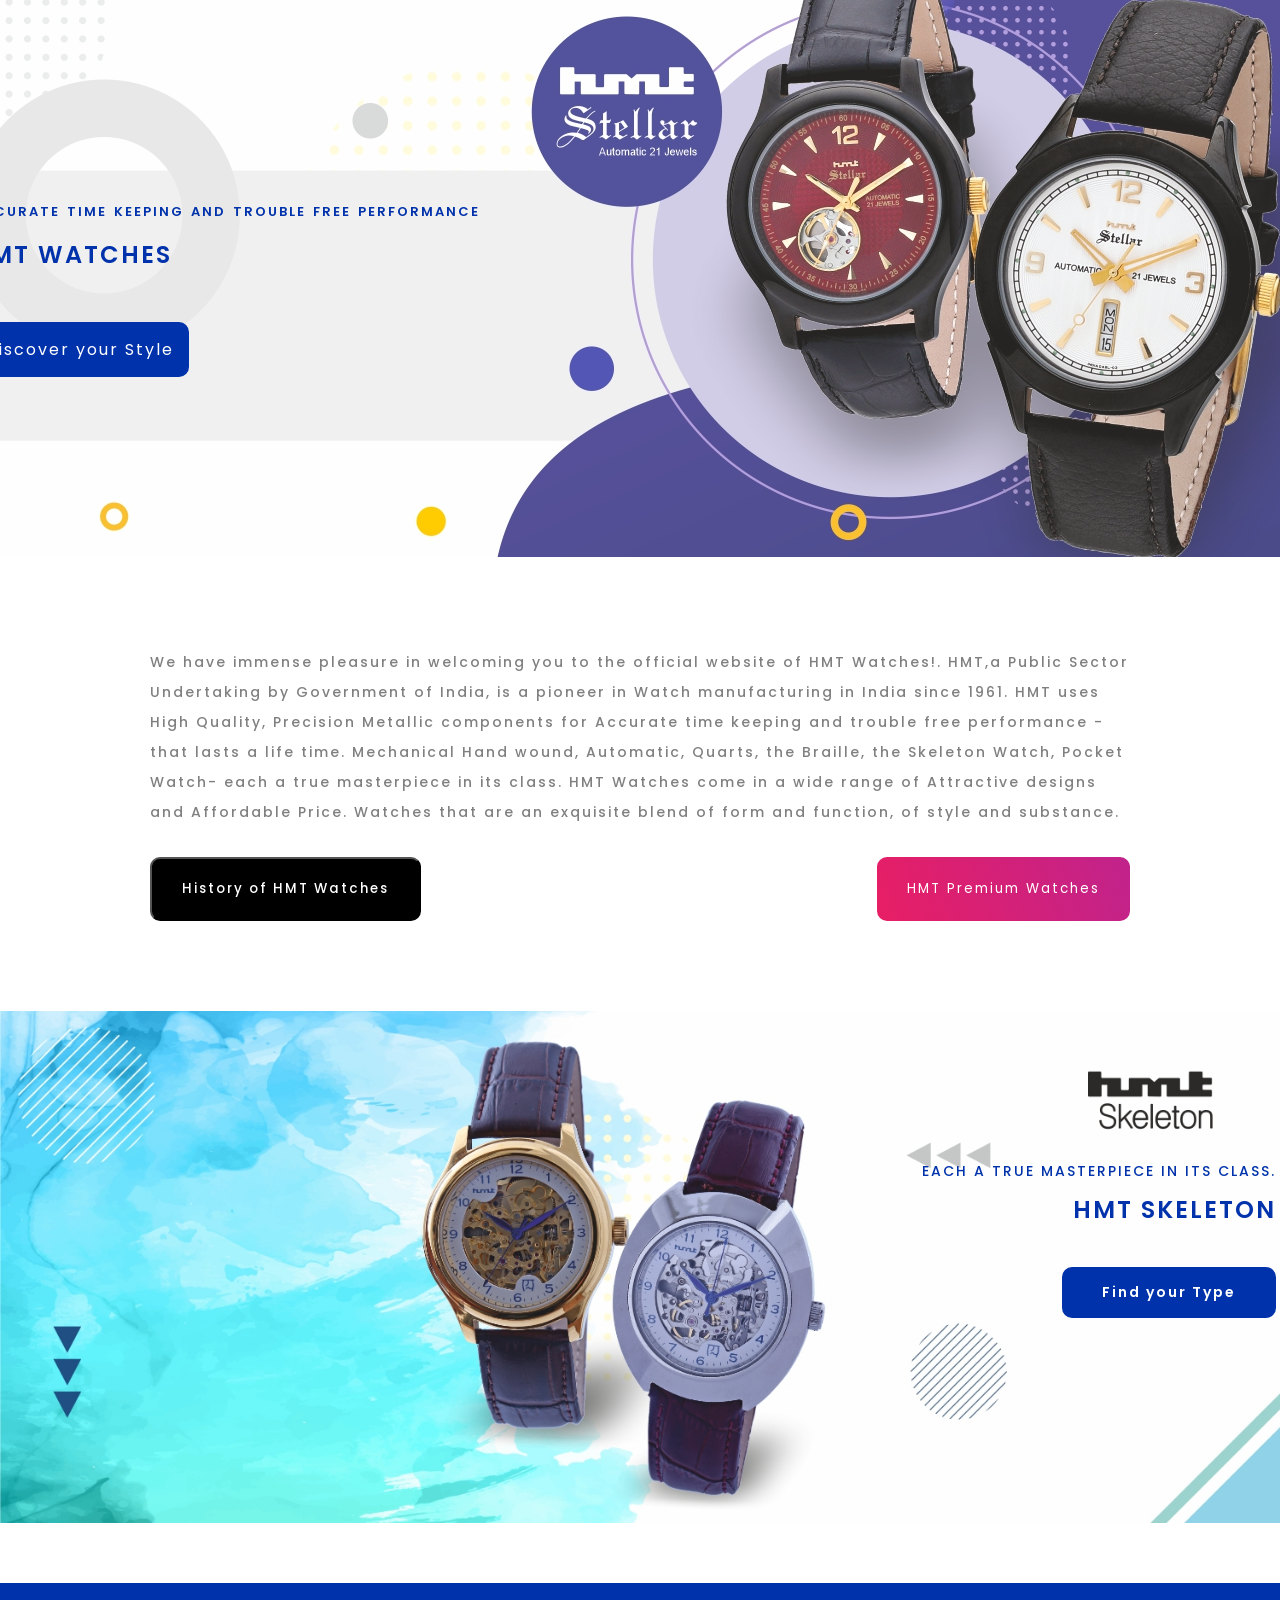
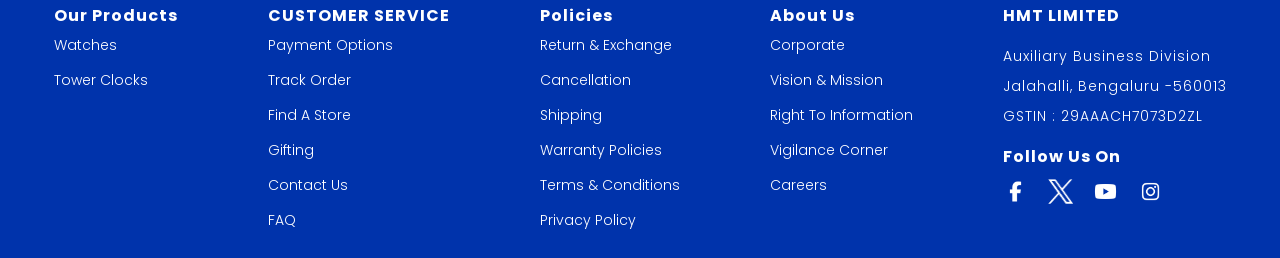
==== commit 40f18fa7: "Added mobile responsiveness" ====
--- a/index.html
+++ b/index.html
@@ -9,7 +9,7 @@
     
     <div class="nav-1">
     <div id="r-nav">
-      <p>
+      <p id="sup">
         Support: 080-28385491/9380369917 /info@hmtwatches.in/
       </p>
     </div>
@@ -104,11 +104,11 @@
     <img src="./images/image5.jpg">
   </div>
 
-  <!-- Buttons -->
+  <!-- buttons -->
   <button class="prev">&#10094;</button>
   <button class="next">&#10095;</button>
 
-  <!-- Dots -->
+  <!-- dots -->
   <div class="dots"></div>
 
 </div>
@@ -134,10 +134,10 @@
       <div class="trend-pro">
         <p>Trending Products</p>
         <div class="trend-list">
-            <p>Newly Listed</p>
-            <p>Fast Moving</p>
-            <p>Product with offer</p>
-            <p>Premium Watches</p>
+            <li>Newly Listed</li>
+            <li>Fast Moving</li>
+            <li>Product with offer</li>
+            <li>Premium Watches</li>
         </div>
         <div class="card-wrapper">
             <button id="leftBtn"><</button>
@@ -154,6 +154,7 @@
                         <img src="./icons/eye-solid.png" alt="" >
                         <img src="icons/repeat.png" alt="" >
                     </div>
+                <p id="ofs">Out of stock</p>
             </div>
             <div class="card" id="img">
                 <div id="img-div">
@@ -167,6 +168,7 @@
                         <img src="./icons/eye-solid.png" alt="" >
                         <img src="icons/repeat.png" alt="" >
                     </div>
+                    <span class="offer">25%</span>
             </div>
             <div class="card" id="img">
                 <div id="img-div">
@@ -193,6 +195,7 @@
                         <img src="./icons/eye-solid.png" alt="" >
                         <img src="icons/repeat.png" alt="" >
                     </div>
+                    <span class="offer">25%</span>
             </div>
             <div class="card" id="img">
                 <div id="img-div">
@@ -219,6 +222,7 @@
                         <img src="./icons/eye-solid.png" alt="" >
                         <img src="icons/repeat.png" alt="" >
                     </div>
+                    <p id="ofs">Out of stock</p>
             </div>
             <div class="card" id="img">
                 <div id="img-div">
@@ -232,6 +236,7 @@
                         <img src="./icons/eye-solid.png" alt="" >
                         <img src="icons/repeat.png" alt="" >
                     </div>
+                    <span class="offer">25%</span>
             </div>
             <div class="card" id="img">
                 <div id="img-div">
@@ -256,7 +261,7 @@
       <div class="explore-watch">
         <p id="title">HMT EXPLORE Watches</p>
         <p id="desc">HMT explore watches description.</p>
-        <img src="./images/image4.jpg" alt="">
+        <img src="./images/image4.jpg" alt="" id="exp-img">
         <img src="./icons/play-button.png" id="play-button" alt="">
       </div>
   
@@ -270,6 +275,7 @@
            <img src="https://www.hmtwatches.in/storage/app/public/image/all_images/071124254880339.jpg" alt="">
             </div>
             <p>Vijay</p>
+            <p id="ofs-coll">Out of stock</p>
             </div>
             <div class="coll-div ">
             <div id="coll-img-div">
@@ -288,12 +294,14 @@
            <img src="https://www.hmtwatches.in/storage/app/public/image/all_images/1302241529732335.jpg" alt="">
             </div>
             <p>Deluxe</p>
+            <span class="offer">25%</span>
             </div>
             <div class="coll-div ">
             <div id="coll-img-div">
            <img src="https://www.hmtwatches.in/storage/app/public/image/all_images/1302241529732335.jpg" alt="">
             </div>
             <p>Deluxe</p>
+            <p id="ofs-coll">Out of stock</p>
             </div>
             <div class="coll-div ">
             <div id="coll-img-div">
@@ -306,6 +314,7 @@
            <img src="https://www.hmtwatches.in/storage/app/public/image/all_images/1302241529732335.jpg" alt="">
             </div>
             <p>Deluxe</p>
+            <span class="offer">25%</span>
             </div>
             <div class="coll-div ">
             <div id="coll-img-div">
@@ -318,7 +327,7 @@
          </div>
          
          <div class="coll-ban">
-       <img src="./images/htmlcollectionbanner.jpg" alt="">
+       <img src="./images/htmlcollectionbanner.jpg" alt="" id="coll-ban-img">
        <div id="coll-ban-text">
          <p>ACCURATE TIME KEEPING AND TROUBLE FREE PERFORMANCE</p>
          <h2>HMT WATCHES</h2>
@@ -334,7 +343,7 @@
        </div>
       </div>
      <div class="end-ban">
-        <img src="./images/endbanner.jpg" alt="">
+        <img src="./images/endbanner.jpg" alt="" id="end-ban-img">
         <div class="end-ban-text">
             <p>EACH A TRUE MASTERPIECE IN ITS CLASS.</p>
             <h2>HMT SKELETON</h2>
--- a/main.css
+++ b/main.css
@@ -196,7 +196,7 @@
   position: relative;
   width: 100%;
   height: 600px;
-  overflow: hidden;
+  
 }
 
 .images img {
@@ -211,7 +211,7 @@
   opacity: 1;
 }
 
-/* Buttons */
+
 .prev, .next {
   position: absolute;
   top: 50%;
@@ -227,7 +227,7 @@
 .prev { left: 10px; }
 .next { right: 10px; }
 
-/* Dots */
+
 .dots {
   position: absolute;
   bottom: 15px;
@@ -256,7 +256,7 @@
     padding: 20px;
     text-transform: uppercase;
   letter-spacing: 2px;
-  margin-top: 60px;
+  margin-top: 30px;
   margin-bottom: 40px;
 }
 
@@ -325,7 +325,7 @@
     align-items: center;
     justify-content: center;
 }
-.trend-pro p{
+.trend-pro p,li{
     font-size: x-large;
     font-weight: bold;
     letter-spacing: 2px;
@@ -337,7 +337,8 @@
     margin-top: 30px;
     margin-bottom: 30px;
 }
-.trend-list p{
+.trend-list li{
+    list-style: none;
     font-size: medium;
     letter-spacing: 0px;
     text-transform: none;
@@ -345,10 +346,10 @@
     transition: color 1s;
     cursor: pointer;
 }
-.trend-list p:nth-child(1){
+.trend-list li:nth-child(1){
     color: #0033AB;
 }
-.trend-list p:hover{
+.trend-list li:hover{
     color:#0033AB
 }
 .card-wrapper {
@@ -369,12 +370,31 @@
 
 .card {
     scroll-snap-align: start;
-  flex: 0 0 250px;
   display: flex;
   flex-direction: column;
   justify-content: center;
   align-items: center;
   gap: 10px;
+  position: relative;
+}
+.offer{
+    position: absolute;
+    left: 1%;
+    bottom: 90%;
+    background-color: yellow;
+    padding: 5px;
+    border-top-right-radius: 20px;
+    border-bottom-right-radius: 20px;
+}
+#ofs{
+    position: absolute;
+    font-size: smaller;
+    background-color: #0033ab2f;
+    width: 100%;
+    text-align: center;
+    color: red;
+    top: 50%;
+    padding: 10px 0px 10px 0px;
 }
 #rightBtn,#leftBtn{
     border: none;
@@ -389,7 +409,7 @@
 }
 #rightBtn{
     position: absolute;
-    bottom: 50%;
+    bottom: 43%;
     left: 98%;
 }
 #leftBtn{
@@ -544,10 +564,12 @@
 }
 .coll-img{
     display: flex;
-    gap: 40px;
+    gap: 10px;
+    width: 1070px;
     overflow-x: auto;
     scroll-behavior:smooth ;
     scroll-snap-type: x mandatory;
+    
 }
 .coll-img::-webkit-scrollbar{
     display: none;
@@ -577,6 +599,17 @@
     letter-spacing: 2px;
     color: grey;
     font-weight: 500;
+    position: relative;
+}
+#ofs-coll{
+    position: absolute;
+    font-size: smaller;
+    background-color: #0033ab2f;
+    width: 100%;
+    text-align: center;
+    color: red;
+    top: 70%;
+    padding: 10px 0px 10px 0px;
 }
 #rightBtns,#leftBtns{
     border: none;
@@ -591,8 +624,8 @@
 }
 #rightBtns{
     position: absolute;
-    bottom: 50%;
-    left: 98%;
+    bottom: 40%;
+    left: 94%;
 }
 #leftBtns{
     position: absolute;
@@ -714,7 +747,7 @@
     padding: 20px;
     justify-content: center;
     align-items: start;
-    gap: 80px;
+    gap: 90px;
     color: white;
     background-color: #0033AB;
 }
@@ -724,6 +757,8 @@
     font-weight: 300;
     padding-top: 7px;
     padding-bottom: 7px;
+    text-transform: capitalize;
+    letter-spacing: 0px;
 }
 .footer h4{
     letter-spacing: 1px;
@@ -747,4 +782,172 @@
     width: 25px;
     height: 25px;
     cursor: pointer;
+}
+
+.footer li{
+    cursor: pointer;
+}
+
+@media (max-width: 480px){
+    
+   .nav-1{
+    flex-direction: column;
+    text-align: start;
+    gap: 5px;
+   }  
+   #l-nav{
+    flex-wrap: wrap;
+    gap: 5px;
+    font-size: x-small;
+   }
+   #lang{
+    width: auto;
+   }
+   #lang option{
+    font-size: xx-small;
+   }
+   .nav-2-1{
+    display: none;
+    gap: 10px;
+    font-size: xx-small;
+    flex-direction: row;
+    margin: 0px;
+    padding: 0px;
+   }
+  .nav-2-2{
+    display: none;
+    gap: 10px;
+    font-size: xx-small;
+    flex-direction: row;
+    margin: 0px;
+    padding: 0px;
+  }
+   
+   .nav-2 #menuToggle {
+  display: block;
+
+}
+.nav-2{
+    position: sticky ;
+    top: 0;
+    overflow-x: scroll;
+    gap: 30px;
+}
+.slider{
+    max-height: 300px;
+}
+.ribbon-1{
+    font-size: small;
+    font-weight: 800px;
+}
+.shopFor-img{
+    flex-direction: column;
+    gap: 50px;
+    justify-content: center;
+    align-items: center;
+    margin-bottom: 30px;
+}
+.men-image img{
+    height: 300px;
+    width: 300px;
+}
+.women-image img{
+    height: 300px;
+    width: 300px;
+}
+.trend-pro{
+box-sizing: content-box;
+}
+.trend-list{
+    margin-left: 10px;
+    width: 80vw;
+    gap: 20px;
+    overflow-x: scroll;
+    margin-bottom: 10px;
+   
+}
+.trend-list p,li{
+     font-size: small;
+     white-space: nowrap;
+}
+.card-wrapper{
+    width: 250px;
+}
+.coll-img{
+    width: 250px;
+}
+.explore-watch{
+    padding-top: 0px;
+}
+#exp-img,#coll-ban-img,#end-ban-img{
+    width: 100vw;
+}
+.explore-watch #play-button{
+    width: 40px;
+    height: 40px;
+    bottom: 30px;
+}
+.hmt-coll{
+    gap: 0px;
+}
+.hmt-coll h1{
+    gap: 0px;
+    margin: 0px;
+}
+#coll-ban-text{
+    margin-left: 10px;
+    width: 40%;
+    bottom: 20%;
+}
+#coll-ban-text p{
+    margin-bottom: 5px;
+    font-size: xx-small;
+    display: none;
+}
+#coll-ban-text h2{
+    font-size: smaller;
+    margin-bottom: 10px;
+}
+#coll-ban-text button{
+    font-size: xx-small;
+    padding: 10px;
+}
+.hmt-desc{
+ padding: 45px 20px 35px 20px;
+ font-size: small;
+ letter-spacing: 0px;
+ line-height: 20px;
+ text-align: left;
+}
+.desc-but{
+    width: 80%;
+    flex-direction: column;
+    justify-content: center;
+    align-items: center;
+    gap: 20px;
+    margin: auto;
+    margin-top: 20px;
+}
+.end-ban-text{
+   left: 68%;
+   bottom: 30%;
+}
+.end-ban-text p{
+    display: none;
+}
+.end-ban-text h2{
+    font-size: small;
+}
+.end-ban-text button{
+    font-size: x-small;
+    margin-top: 10px;
+     padding: 5px 10px 5px 10px;
+}
+.footer{
+    flex-direction: column;
+    gap: 30px;
+}
+#sup{
+    display: none;
+}
 }
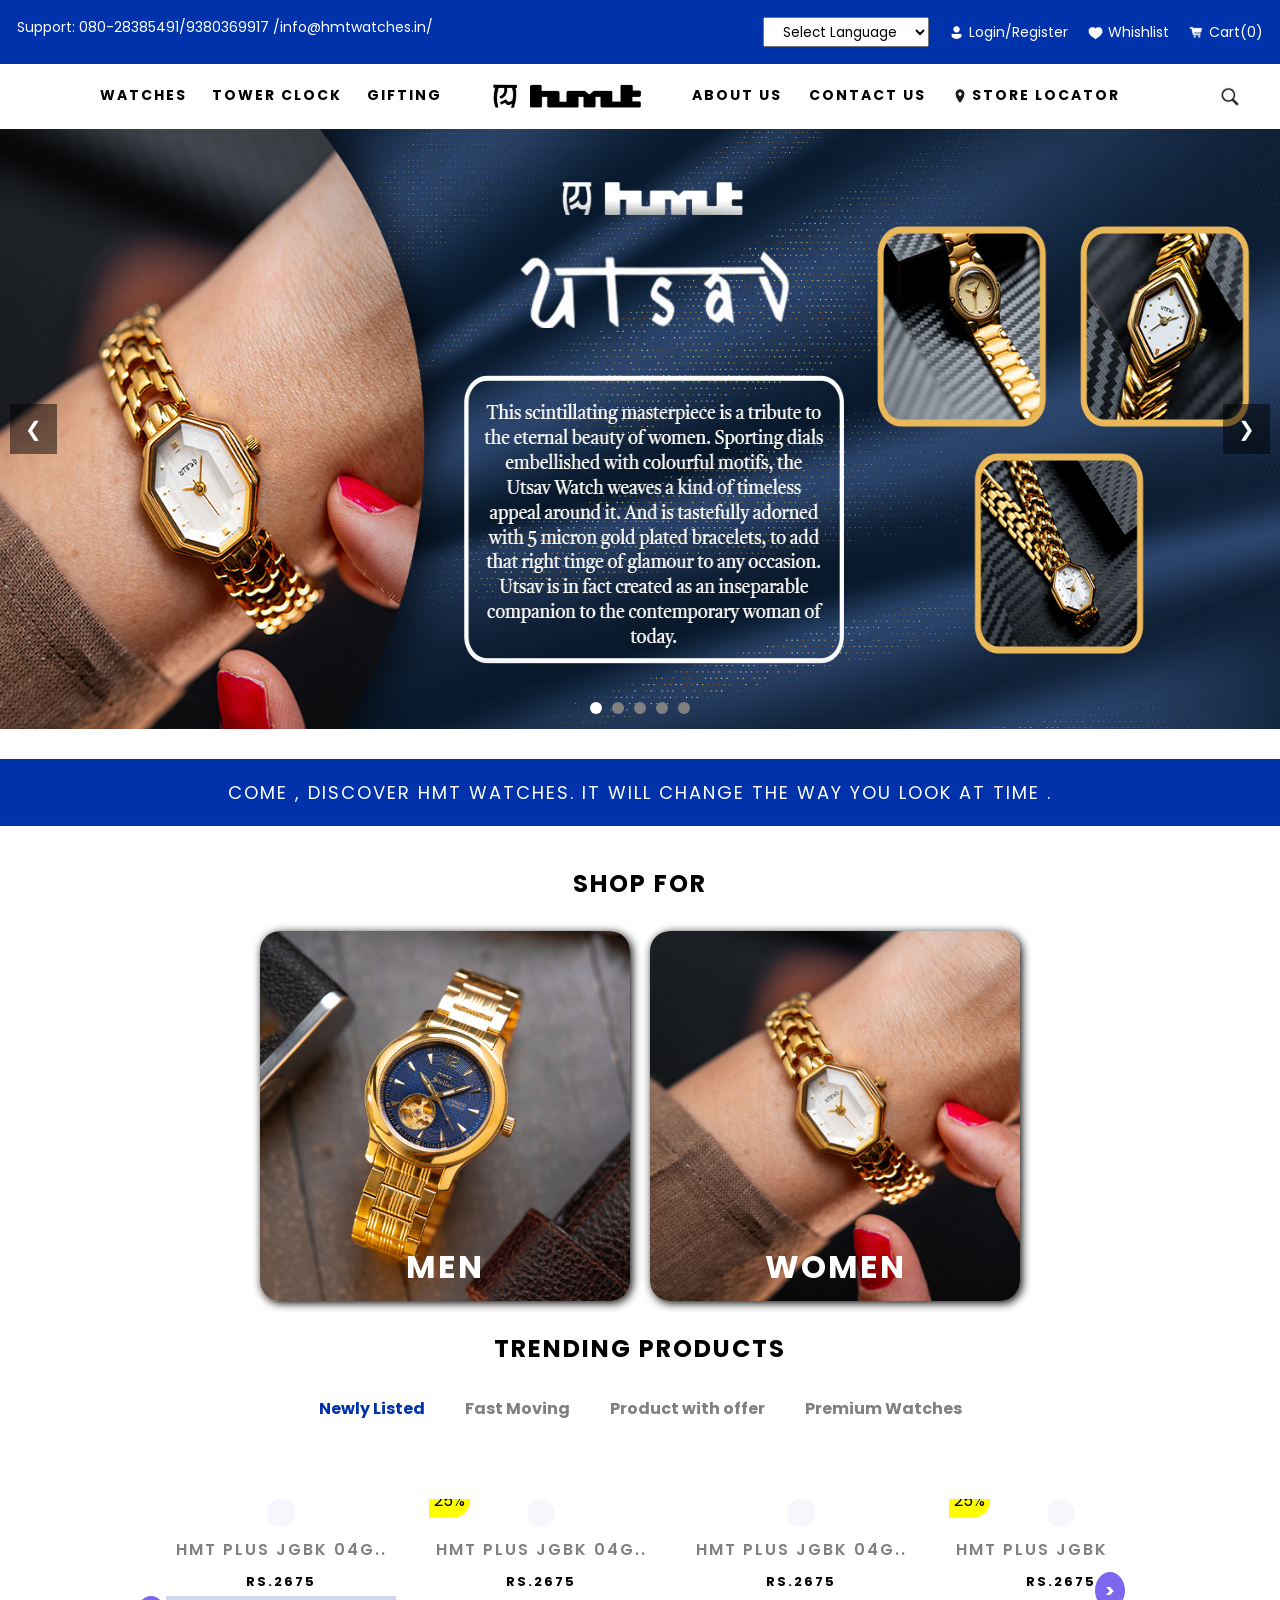
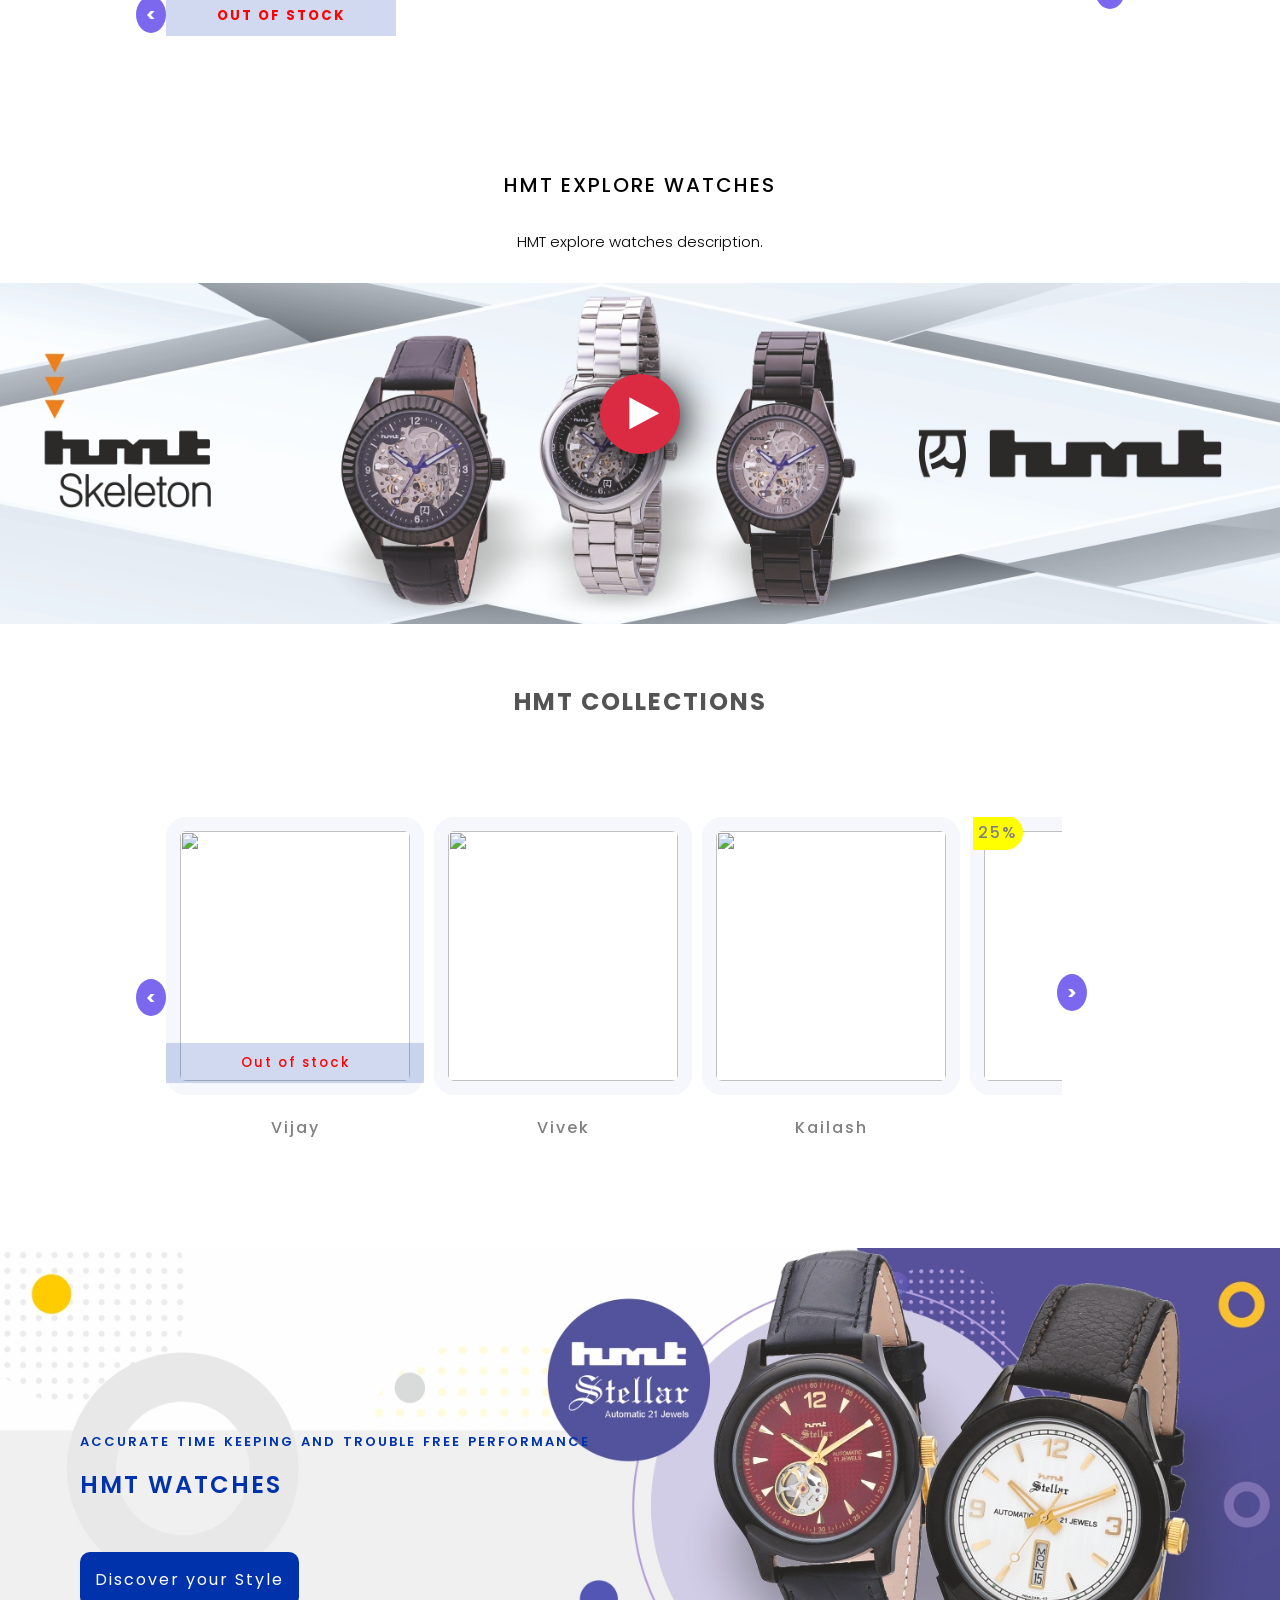
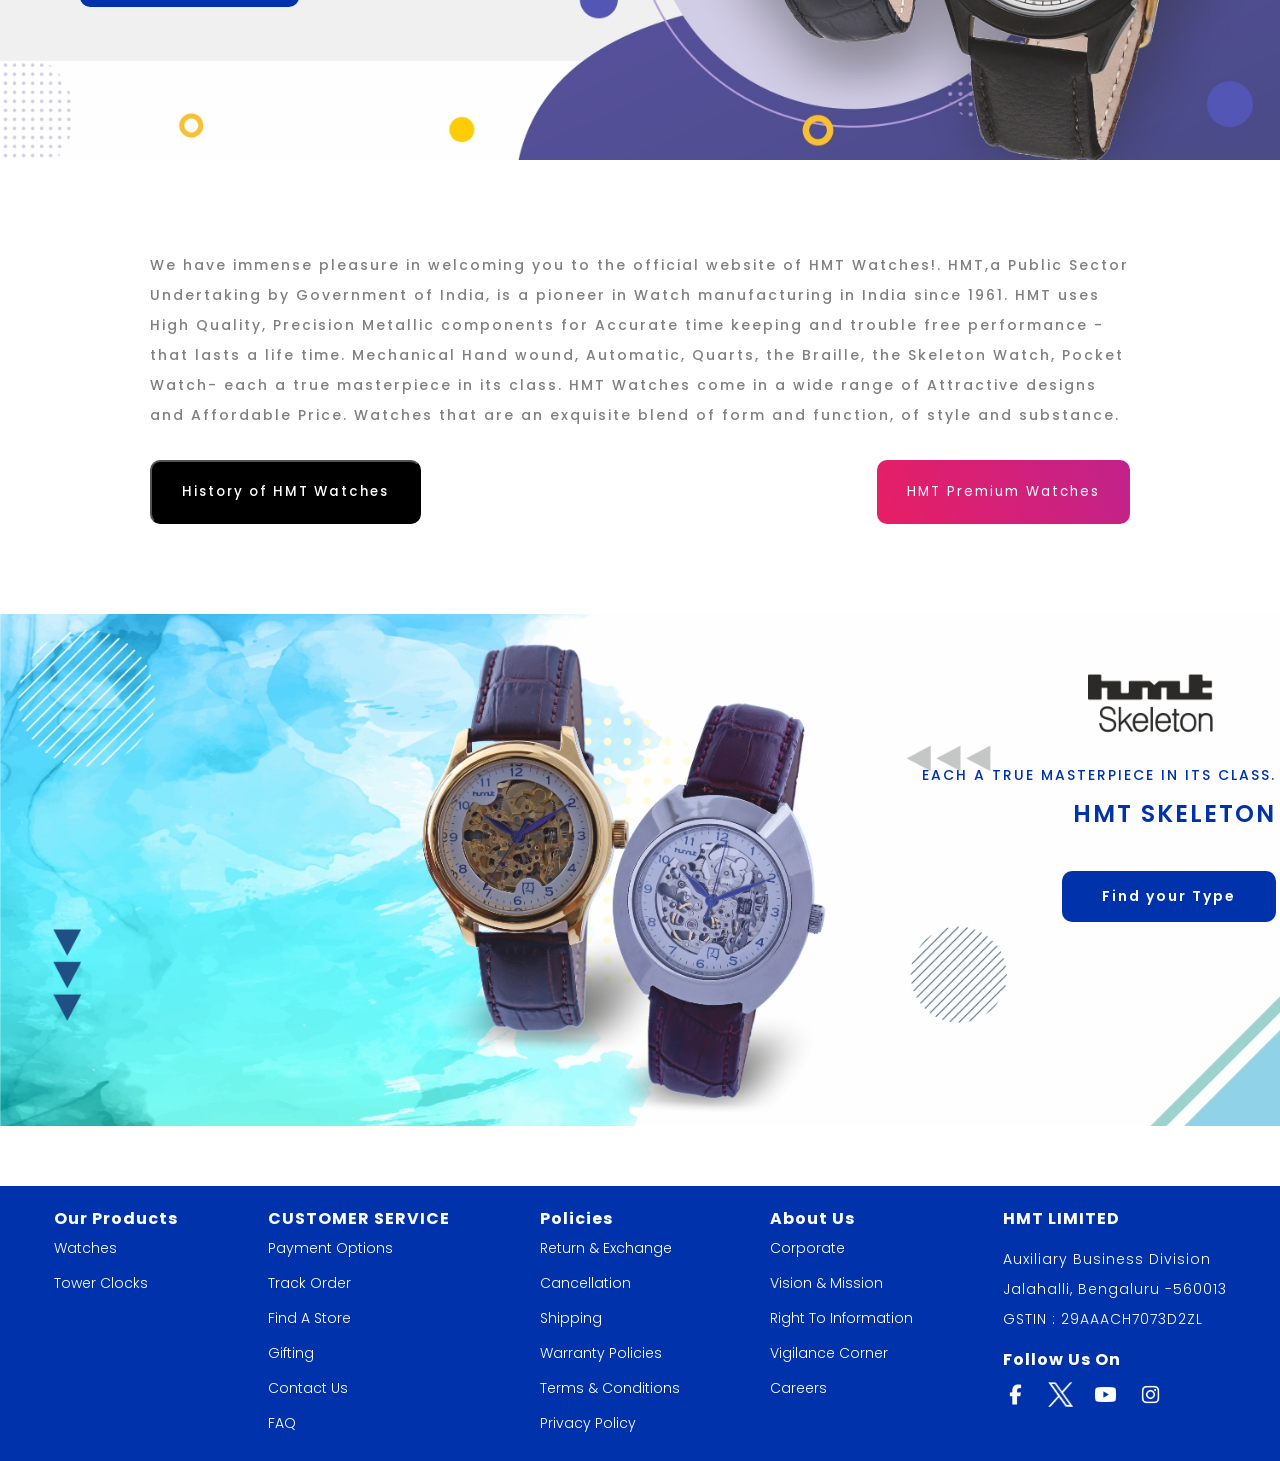
==== commit e3720e33: "need to work on css responsive overriding" ====
--- a/index.html
+++ b/index.html
@@ -150,9 +150,19 @@
                 <p id="pro-name">HMT Plus JGBK 04G..</p>
                     <p id="price">RS.2675</p>
                     <div id="opt1">
-                        <img src="./icons/cart.png" alt="">
-                        <img src="./icons/eye-solid.png" alt="" >
-                        <img src="icons/repeat.png" alt="" >
+                        <div class="tooltip">
+                          <img src="./icons/cart.png" alt="">
+                           <span class="tooltip-text">Add to cart</span>
+                        </div>
+                      <div class="tooltip">
+                             <img src="./icons/eye-solid.png" alt="" >
+                             <span class="tooltip-text">Quick view</span>
+                      </div>
+                        <div class="tooltip">
+                               <img src="icons/repeat.png" alt="" >
+                                <span class="tooltip-text">Compare</span>
+                        </div>
+                       
                     </div>
                 <p id="ofs">Out of stock</p>
             </div>
@@ -164,9 +174,18 @@
                 <p id="pro-name">HMT Plus JGBK 04G..</p>
                     <p id="price">RS.2675</p>
                     <div id="opt2">
-                        <img src="./icons/cart.png" alt="">
-                        <img src="./icons/eye-solid.png" alt="" >
-                        <img src="icons/repeat.png" alt="" >
+                         <div class="tooltip">
+                          <img src="./icons/cart.png" alt="">
+                           <span class="tooltip-text">Add to cart</span>
+                        </div>
+                      <div class="tooltip">
+                             <img src="./icons/eye-solid.png" alt="" >
+                             <span class="tooltip-text">Quick view</span>
+                      </div>
+                        <div class="tooltip">
+                               <img src="icons/repeat.png" alt="" >
+                                <span class="tooltip-text">Compare</span>
+                        </div>
                     </div>
                     <span class="offer">25%</span>
             </div>
@@ -178,9 +197,18 @@
                 <p id="pro-name">HMT Plus JGBK 04G..</p>
                     <p id="price">RS.2675</p>
                     <div id="opt3">
-                        <img src="./icons/cart.png" alt="">
-                        <img src="./icons/eye-solid.png" alt="" >
-                        <img src="icons/repeat.png" alt="" >
+                        <div class="tooltip">
+                          <img src="./icons/cart.png" alt="">
+                           <span class="tooltip-text">Add to cart</span>
+                        </div>
+                      <div class="tooltip">
+                             <img src="./icons/eye-solid.png" alt="" >
+                             <span class="tooltip-text">Quick view</span>
+                      </div>
+                        <div class="tooltip">
+                               <img src="icons/repeat.png" alt="" >
+                                <span class="tooltip-text">Compare</span>
+                        </div>
                     </div>
             </div>
             <div class="card" id="img">
@@ -191,9 +219,18 @@
                 <p id="pro-name">HMT Plus JGBK 04G..</p>
                     <p id="price">RS.2675</p>
                     <div id="opt4">
-                        <img src="./icons/cart.png" alt="">
-                        <img src="./icons/eye-solid.png" alt="" >
-                        <img src="icons/repeat.png" alt="" >
+                       <div class="tooltip">
+                          <img src="./icons/cart.png" alt="">
+                           <span class="tooltip-text">Add to cart</span>
+                        </div>
+                      <div class="tooltip">
+                             <img src="./icons/eye-solid.png" alt="" >
+                             <span class="tooltip-text">Quick view</span>
+                      </div>
+                        <div class="tooltip">
+                               <img src="icons/repeat.png" alt="" >
+                                <span class="tooltip-text">Compare</span>
+                        </div>
                     </div>
                     <span class="offer">25%</span>
             </div>
@@ -205,9 +242,18 @@
                 <p id="pro-name">HMT Plus JGBK 04G..</p>
                     <p id="price">RS.2675</p>
                     <div id="opt4">
-                        <img src="./icons/cart.png" alt="">
-                        <img src="./icons/eye-solid.png" alt="" >
-                        <img src="icons/repeat.png" alt="" >
+                        <div class="tooltip">
+                          <img src="./icons/cart.png" alt="">
+                           <span class="tooltip-text">Add to cart</span>
+                        </div>
+                      <div class="tooltip">
+                             <img src="./icons/eye-solid.png" alt="" >
+                             <span class="tooltip-text">Quick view</span>
+                      </div>
+                        <div class="tooltip">
+                               <img src="icons/repeat.png" alt="" >
+                                <span class="tooltip-text">Compare</span>
+                        </div>
                     </div>
             </div>
             <div class="card"  id="img">
@@ -218,9 +264,18 @@
                 <p id="pro-name">HMT Plus JGBK 04G..</p>
                     <p id="price">RS.2675</p>
                     <div id="opt4">
-                        <img src="./icons/cart.png" alt="">
-                        <img src="./icons/eye-solid.png" alt="" >
-                        <img src="icons/repeat.png" alt="" >
+                        <div class="tooltip">
+                          <img src="./icons/cart.png" alt="">
+                           <span class="tooltip-text">Add to cart</span>
+                        </div>
+                      <div class="tooltip">
+                             <img src="./icons/eye-solid.png" alt="" >
+                             <span class="tooltip-text">Quick view</span>
+                      </div>
+                        <div class="tooltip">
+                               <img src="icons/repeat.png" alt="" >
+                                <span class="tooltip-text">Compare</span>
+                        </div>
                     </div>
                     <p id="ofs">Out of stock</p>
             </div>
@@ -232,9 +287,18 @@
                 <p id="pro-name">HMT Plus JGBK 04G..</p>
                     <p id="price">RS.2675</p>
                     <div id="opt4">
-                        <img src="./icons/cart.png" alt="">
-                        <img src="./icons/eye-solid.png" alt="" >
-                        <img src="icons/repeat.png" alt="" >
+                       <div class="tooltip">
+                          <img src="./icons/cart.png" alt="">
+                           <span class="tooltip-text">Add to cart</span>
+                        </div>
+                      <div class="tooltip">
+                             <img src="./icons/eye-solid.png" alt="" >
+                             <span class="tooltip-text">Quick view</span>
+                      </div>
+                        <div class="tooltip">
+                               <img src="icons/repeat.png" alt="" >
+                                <span class="tooltip-text">Compare</span>
+                        </div>
                     </div>
                     <span class="offer">25%</span>
             </div>
@@ -246,9 +310,18 @@
                 <p id="pro-name">HMT Plus JGBK 04G..</p>
                     <p id="price">RS.2675</p>
                     <div id="opt4">
-                        <img src="./icons/cart.png" alt="">
-                        <img src="./icons/eye-solid.png" alt="" >
-                        <img src="icons/repeat.png" alt="" >
+                       <div class="tooltip">
+                          <img src="./icons/cart.png" alt="">
+                           <span class="tooltip-text">Add to cart</span>
+                        </div>
+                      <div class="tooltip">
+                             <img src="./icons/eye-solid.png" alt="" >
+                             <span class="tooltip-text">Quick view</span>
+                      </div>
+                        <div class="tooltip">
+                               <img src="icons/repeat.png" alt="" >
+                                <span class="tooltip-text">Compare</span>
+                        </div>
                     </div>
             </div>
             
@@ -402,6 +475,7 @@
             </div>
         </div>
      </div>
+     <span class="up-arr" id="arr-up">↑</span>
      <script src="script.js"></script>
 </body>
 </html>
--- a/main.css
+++ b/main.css
@@ -5,7 +5,28 @@
     font-family: "Poppins";
     margin:0;
     box-sizing: border-box;
-}
+    
+}
+/* body{
+    position: relative;
+} */
+.up-arr{
+    padding: 10px 20px 10px 20px;
+    font-size: large;
+    color: white;
+    background-color: black;
+    float: right;
+    right: 5%;
+    bottom: 10%;
+    position: fixed;
+    z-index: 1090;
+    display: none;
+    cursor: pointer;
+}
+.show-arr{
+  display: block;
+}
+
 /* first navbar css */
 .nav-1{
     display: flex;
@@ -14,6 +35,7 @@
     color: white;
     justify-content: space-between;
     font-size: 14px;
+    width: 100vw;
 }
 #l-nav{
     display: flex;
@@ -79,7 +101,7 @@
     letter-spacing: 2px;
     background-color: white;
     z-index: 999;
-
+    
 }
 .nav-2 img{
     cursor: pointer;
@@ -96,6 +118,7 @@
     border-radius: 10px;
     box-shadow: 5px 5px 20px black;
     display: none;
+    font-size: medium;
     
 }
 .watch-options{
@@ -124,6 +147,8 @@
     color: grey;
     cursor: pointer;
      transition: 0.5s;
+    text-transform: capitalize;
+     font-size: medium;
 }
 .w1 li:hover{
     color: #0033abae;
@@ -280,8 +305,8 @@
     position: relative;
 }
 .men-image img{
-  height: 370px;
-  width: 370px;
+  max-height: 370px;
+  max-width: 370px;
   border-radius: 20px;
   box-shadow: 2px 2px 10px black;
 }
@@ -301,8 +326,8 @@
    
 }
 .women-image img{
-  height: 370px;
-  width: 370px;
+  max-height: 370px;
+  max-width: 370px;
   border-radius: 20px;
    box-shadow: 2px 2px 10px black;
 }
@@ -353,7 +378,7 @@
     color:#0033AB
 }
 .card-wrapper {
-  width: 1140px;
+  width: 74vw;
   margin: 3em auto;
   position: relative;
 }
@@ -418,8 +443,8 @@
     right: 100%;
 }
 #img img{
-    width: 230px;
-    height: 250px;
+    max-width: 230px;
+    max-height: 250px;
     transition: transform 0.5s;
 }
 #pro-name{
@@ -438,12 +463,41 @@
 #img img:hover{
     transform: scale(1.5);
 }
+.tooltip{
+    position: relative;
+    display: inline-block;
+}
+.tooltip-text{
+   position: absolute;
+  bottom: 130%;
+  left: 50%;
+  transform: translateX(-50%);
+
+  background: black;
+  color: white;
+  padding: 5px 10px;
+  border-radius: 5px;
+  font-size: 12px;
+
+  white-space: nowrap;
+
+  opacity: 0;
+  visibility: hidden;
+  transition: 0.3s;
+}
+.tooltip:hover .tooltip-text {
+  opacity: 1;
+  visibility: visible;
+}
+
+
 #opt1{
     display: flex;
     gap: 40px;
    margin-bottom: 30px;
    margin-top: 20px;
 }
+
 #opt2{
     display: flex;
     gap: 40px;
@@ -546,6 +600,9 @@
     bottom: 170px;
     filter: drop-shadow(5px 5px 20px black);
 }
+.explore-watch img{
+    width: 100vw;
+}
 
 .hmt-coll{
     display: flex;
@@ -565,7 +622,7 @@
 .coll-img{
     display: flex;
     gap: 10px;
-    width: 1070px;
+    width: 70vw;
     overflow-x: auto;
     scroll-behavior:smooth ;
     scroll-snap-type: x mandatory;
@@ -635,6 +692,9 @@
 .coll-ban{
     margin-top: 40px;
     position: relative;
+}
+#coll-ban-img{
+    width: 100vw;
 }
 #coll-ban-text{
     position: absolute;
@@ -788,7 +848,7 @@
     cursor: pointer;
 }
 
-@media (max-width: 480px){
+@media (max-width: 540px){
     
    .nav-1{
     flex-direction: column;
@@ -950,4 +1010,53 @@
 #sup{
     display: none;
 }
+
+}
+
+@media (max-width: 1024px){
+.nav-2{
+    white-space: nowrap;
+    gap: 30px;
+}
+.nav-2-1{
+    margin-left: 10px;
+   gap: 10px;
+}
+.nav-2-2{
+    gap: 10px;
+}
+
+#search{
+    margin-left: 20px;
+    margin-right: 20px;
+}
+
+.explore-watch #play-button{
+    bottom: 20%;
+}
+/* #coll-img-div img{
+    max-width: 200px;
+    max-height: 220px;
+} */
+#rightBtns{
+    left: 98%;
+}
+#coll-ban-text p {
+ display: none;
+}
+#coll-ban-text h2{
+    margin-bottom: 10px;
+}
+.hmt-desc{
+    padding: 50px 100px 50px 100px;
+}
+.end-ban-text p{
+    display: none;
+}
+.end-ban-text {
+    margin-top: 60px;
+}
+.end-ban-text button{
+    margin-top: 10px;
+}
 }
